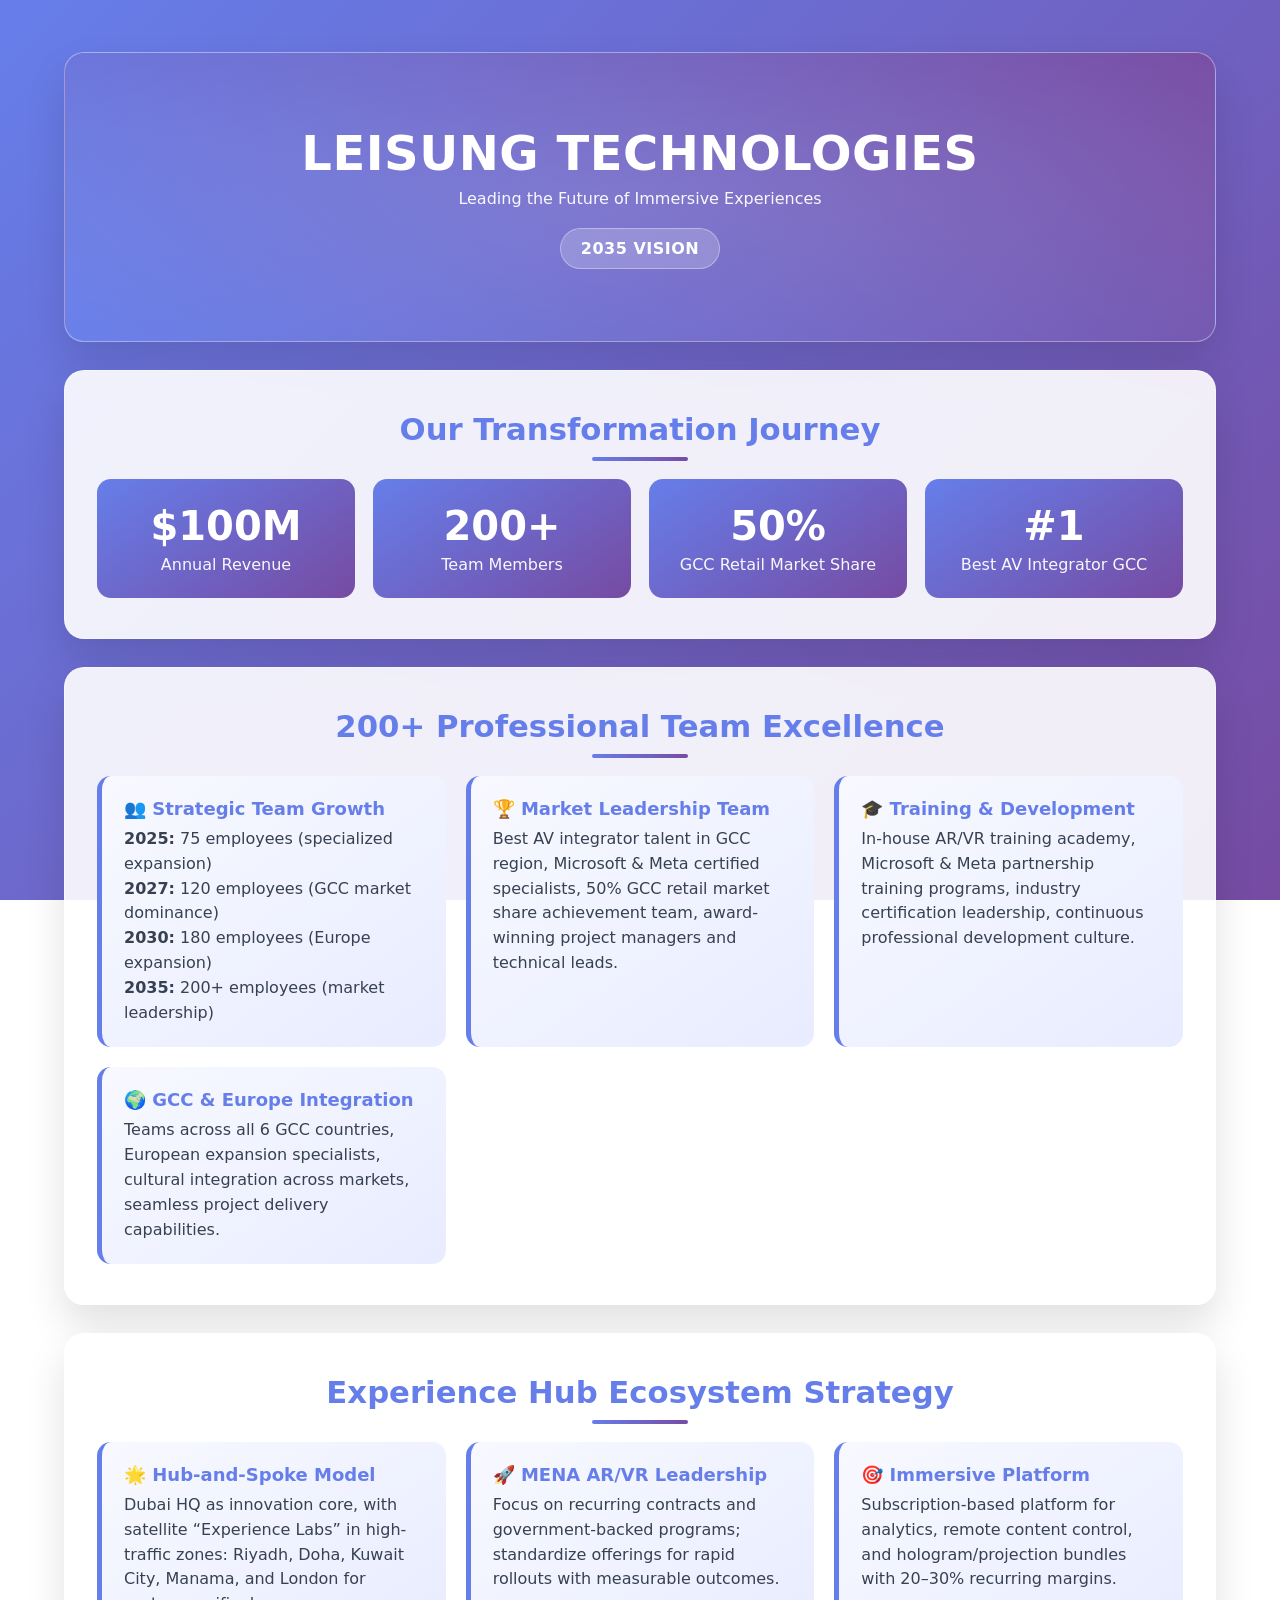
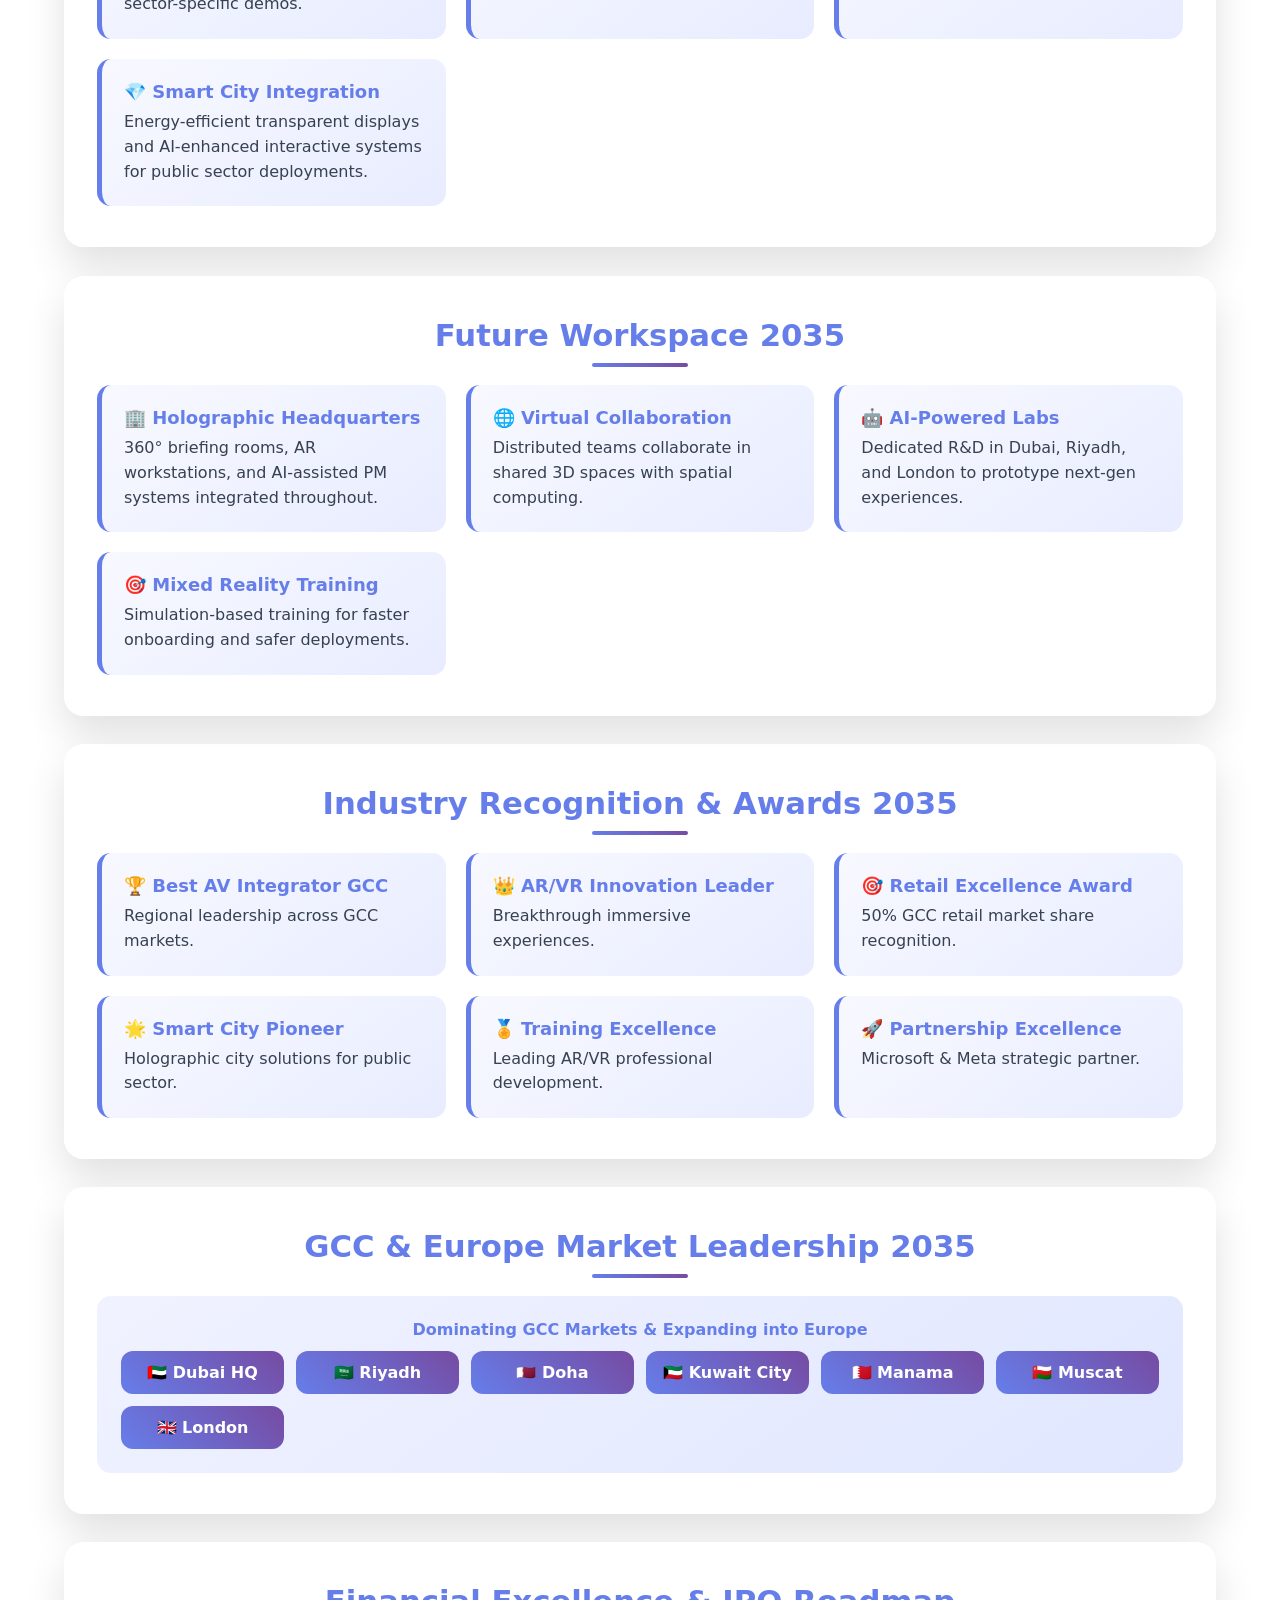
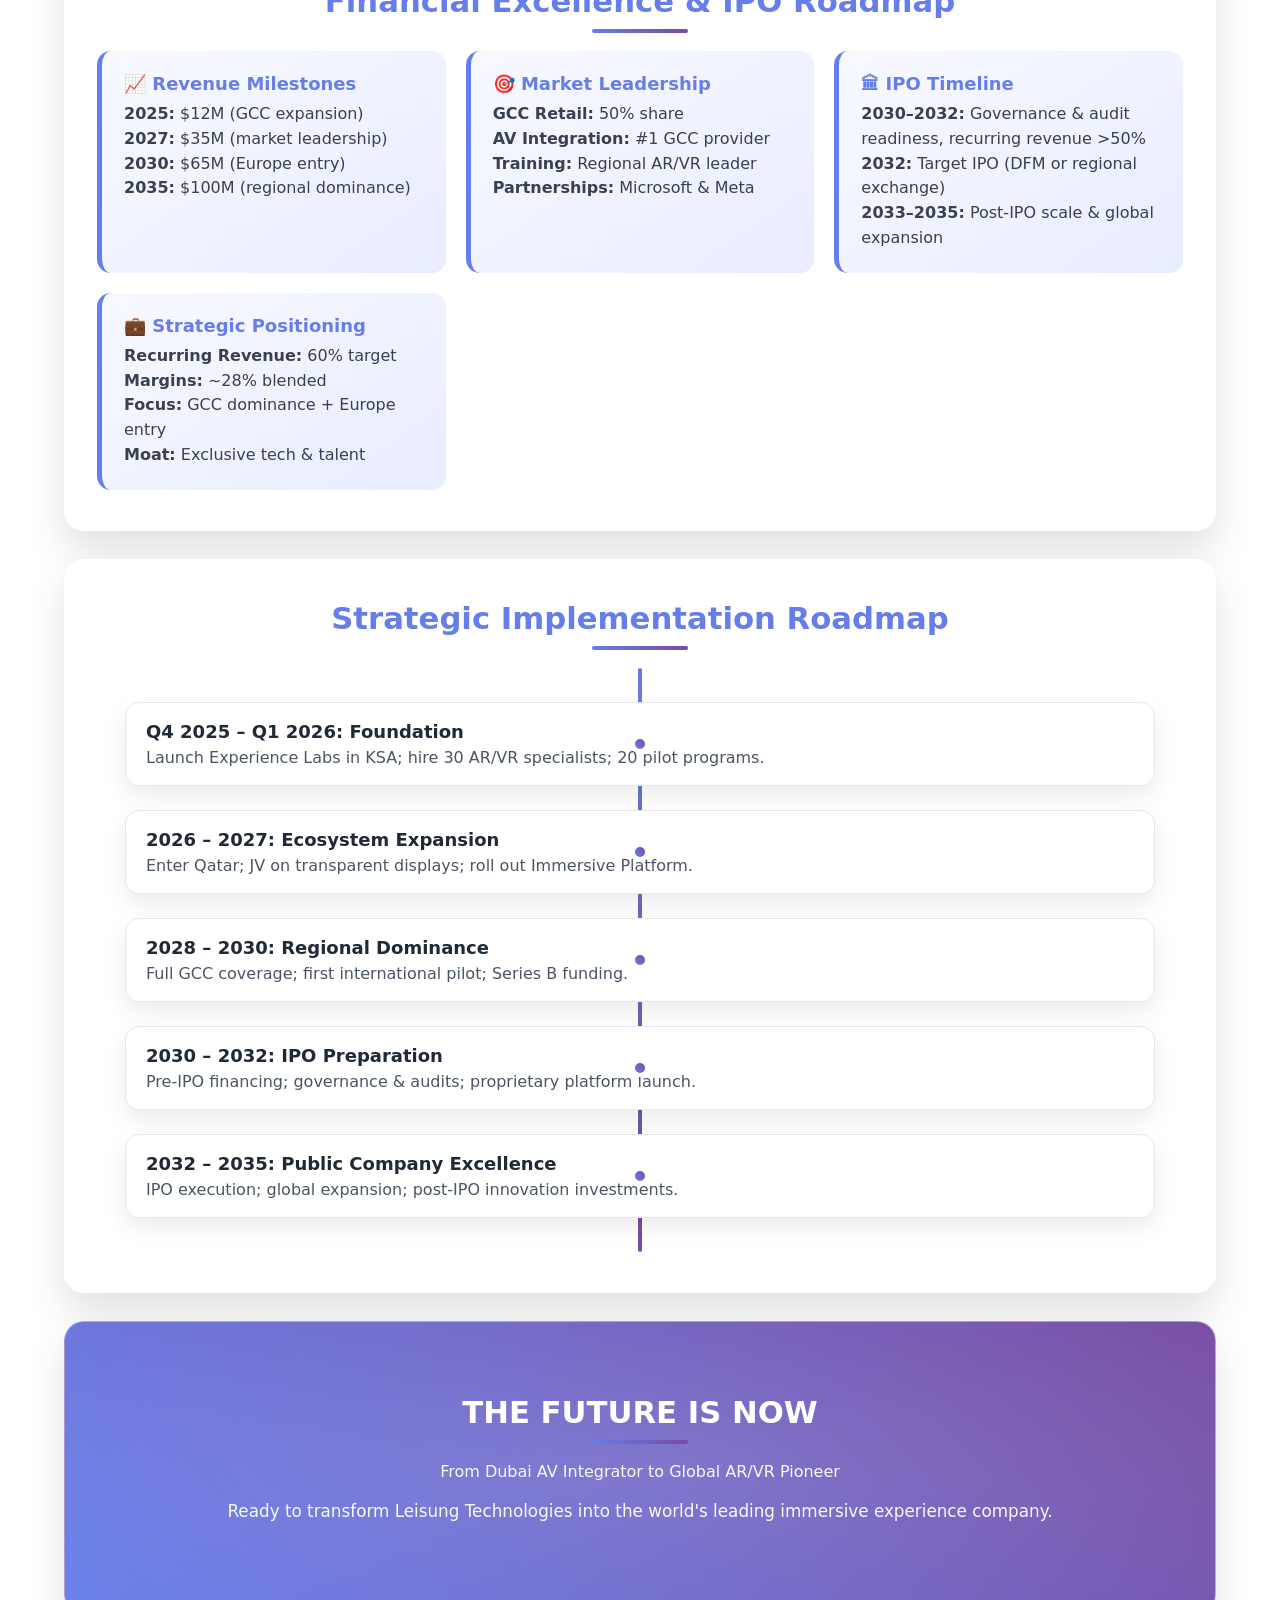
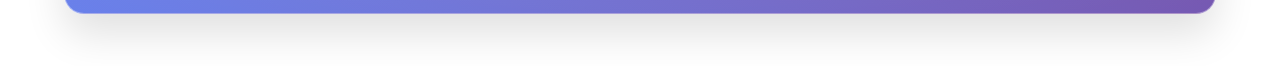
==== index.html @ a00858d8 "Rename leisung_2035_presentation (1).html to index.html" ====
<!DOCTYPE html>
<html lang="en">
<head>
  <meta charset="UTF-8" />
  <meta name="viewport" content="width=device-width, initial-scale=1" />
  <title>Leisung Technologies — 2035 Vision</title>
  <meta name="description" content="Leisung Technologies 2035 Vision: Global expansion, immersive innovation, team growth, and IPO roadmap." />
  <style>
    :root{
      --bg1:#667eea;
      --bg2:#764ba2;
      --card-bg:#ffffff;
      --ink:#1f2937;
      --muted:#6b7280;
      --glass:rgba(255,255,255,.9);
      --ring:rgba(102,126,234,.35);
      --shadow:0 20px 40px rgba(0,0,0,.12);
      --radius:20px;
      --brand:#667eea;
    }

    *{box-sizing:border-box}
    html,body{height:100%}
    body{
      margin:0;
      font-family:ui-sans-serif,system-ui,-apple-system,Segoe UI,Roboto,Ubuntu,Cantarell,"Helvetica Neue",Arial,"Noto Sans",sans-serif;
      color:var(--ink);
      background:linear-gradient(135deg,var(--bg1),var(--bg2));
      background-attachment:fixed;
      -webkit-font-smoothing:antialiased;
      -moz-osx-font-smoothing:grayscale;
    }

    .container{
      max-width:1200px;
      margin-inline:auto;
      padding:24px;
    }

    .slide{
      background:var(--glass);
      border-radius:var(--radius);
      padding:40px 32px;
      margin:28px 0;
      box-shadow:var(--shadow);
      border:1px solid rgba(255,255,255,.4);
      transition:transform .3s ease, box-shadow .3s ease;
      will-change:transform;
    }
    .slide:focus-within,
    .slide:hover{ transform:translateY(-4px); box-shadow:0 30px 60px rgba(0,0,0,.16) }

    .hero{
      color:#fff;
      background:linear-gradient(45deg,var(--bg1),var(--bg2));
      position:relative;
      overflow:hidden;
      text-align:center;
      padding:72px 24px;
    }
    .hero::before{
      content:"";
      position:absolute; inset:-50%;
      background:radial-gradient(ellipse at center, rgba(255,255,255,.12), transparent 60%);
      animation:spin 24s linear infinite;
    }
    @keyframes spin{ to{ transform:rotate(360deg) } }

    .hero h1{ font-size:clamp(28px,4vw,48px); margin:0 0 8px; letter-spacing:.5px }
    .hero p{ margin:0 0 20px; opacity:.95 }
    .badge{
      display:inline-block; padding:10px 20px; border-radius:999px;
      background:rgba(255,255,255,.2); border:1px solid rgba(255,255,255,.35);
      font-weight:700; letter-spacing:.5px
    }

    h2.section{ 
      font-size:clamp(22px,2.4vw,32px);
      text-align:center; color:var(--brand); margin:0 0 18px; position:relative
    }
    h2.section::after{ content:""; display:block; width:96px; height:4px; border-radius:4px;
      margin:10px auto 0; background:linear-gradient(45deg,var(--bg1),var(--bg2)) }

    .grid{ display:grid; gap:20px; grid-template-columns:repeat(auto-fit,minmax(260px,1fr)) }
    .card{
      background:linear-gradient(145deg,#f8f9ff,#e8ecff);
      border-left:5px solid var(--brand);
      border-radius:14px; padding:22px; position:relative; overflow:hidden
    }
    .card h3{ margin:0 0 8px; color:var(--brand); font-size:18px }
    .card p{ margin:0; color:#374151; line-height:1.55 }

    .stats{ display:grid; gap:18px; grid-template-columns:repeat(auto-fit,minmax(200px,1fr)); margin-top:10px }
    .stat{
      background:linear-gradient(145deg,var(--bg1),var(--bg2));
      color:#fff; border-radius:14px; padding:24px; text-align:center; position:relative; overflow:hidden
    }
    .stat .num{ font-size:clamp(28px,3.2vw,40px); font-weight:800; margin-bottom:6px }
    .stat .lbl{ opacity:.95 }

    .map{ background:linear-gradient(145deg,#f0f2ff,#e0e7ff); border-radius:14px; padding:24px }
    .chips{ display:grid; grid-template-columns:repeat(auto-fit,minmax(140px,1fr)); gap:12px; margin-top:12px }
    .chip{ background:linear-gradient(45deg,var(--bg1),var(--bg2)); color:#fff; padding:12px 14px; border-radius:12px; text-align:center; font-weight:600 }

    /* Timeline */
    .timeline{ position:relative; padding-block:10px }
    .timeline::before{
      content:""; position:absolute; left:50%; transform:translateX(-50%); top:0; bottom:0;
      width:4px; background:linear-gradient(180deg,var(--bg1),var(--bg2)); border-radius:4px
    }
    .t-item{ display:flex; align-items:center; margin:24px 0; position:relative }
    .t-item:nth-child(odd){ flex-direction:row-reverse }
    .t-dot{
      position:absolute; left:50%; transform:translateX(-50%); width:18px; height:18px;
      background:linear-gradient(45deg,var(--bg1),var(--bg2)); border:4px solid #fff; border-radius:50%; z-index:2
    }
    .t-card{
      flex:1; background:#fff; border:1px solid #e5e7eb; border-radius:14px; padding:18px 20px;
      margin:0 28px; box-shadow:0 10px 24px rgba(0,0,0,.08)
    }
    .t-card h3{ margin:0 0 6px; font-size:18px }
    .t-card p{ margin:0; color:#4b5563 }

    /* Motion on reveal */
    .reveal{ opacity:0; transform:translateY(22px); transition:all .6s ease }
    .reveal.is-visible{ opacity:1; transform:none }

    /* Accessibility helpers */
    a:focus, button:focus, .slide:focus{ outline:2px solid var(--ring); outline-offset:2px }

    @media (max-width:768px){
      .timeline::before{ left:24px; transform:none }
      .t-item{ flex-direction:column !important; align-items:flex-start; padding-left:52px }
      .t-dot{ left:24px; transform:none }
      .t-card{ margin:10px 0 }
    }
  </style>
</head>
<body>
  <main class="container" aria-label="Leisung 2035 Vision Presentation">
    <!-- HERO -->
    <section class="slide hero" aria-labelledby="hero-title">
      <div class="hero-content">
        <h1 id="hero-title">LEISUNG TECHNOLOGIES</h1>
        <p class="subtitle" aria-live="polite">Leading the Future of Immersive Experiences</p>
        <div class="badge" aria-label="Vision Year">2035 VISION</div>
      </div>
    </section>

    <!-- COMPANY EVOLUTION -->
    <section class="slide reveal" aria-labelledby="evolution">
      <h2 id="evolution" class="section">Our Transformation Journey</h2>
      <div class="stats" role="list">
        <div class="stat" role="listitem" aria-label="Annual Revenue">
          <div class="num">$100M</div><div class="lbl">Annual Revenue</div>
        </div>
        <div class="stat" role="listitem" aria-label="Team Members">
          <div class="num">200+</div><div class="lbl">Team Members</div>
        </div>
        <div class="stat" role="listitem" aria-label="GCC Retail Market Share">
          <div class="num">50%</div><div class="lbl">GCC Retail Market Share</div>
        </div>
        <div class="stat" role="listitem" aria-label="Best AV Integrator GCC">
          <div class="num">#1</div><div class="lbl">Best AV Integrator GCC</div>
        </div>
      </div>
    </section>

    <!-- TEAM DYNAMICS (merged and corrected) -->
    <section class="slide reveal" aria-labelledby="team">
      <h2 id="team" class="section">200+ Professional Team Excellence</h2>
      <div class="grid">
        <article class="card" aria-label="Strategic Team Growth">
          <h3>👥 Strategic Team Growth</h3>
          <p><strong>2025:</strong> 75 employees (specialized expansion)<br>
             <strong>2027:</strong> 120 employees (GCC market dominance)<br>
             <strong>2030:</strong> 180 employees (Europe expansion)<br>
             <strong>2035:</strong> 200+ employees (market leadership)
          </p>
        </article>
        <article class="card" aria-label="Market Leadership Team">
          <h3>🏆 Market Leadership Team</h3>
          <p>Best AV integrator talent in GCC region, Microsoft &amp; Meta certified specialists, 50% GCC retail market share achievement team, award-winning project managers and technical leads.</p>
        </article>
        <article class="card" aria-label="Training & Development">
          <h3>🎓 Training &amp; Development</h3>
          <p>In-house AR/VR training academy, Microsoft &amp; Meta partnership training programs, industry certification leadership, continuous professional development culture.</p>
        </article>
        <article class="card" aria-label="GCC & Europe Integration">
          <h3>🌍 GCC &amp; Europe Integration</h3>
          <p>Teams across all 6 GCC countries, European expansion specialists, cultural integration across markets, seamless project delivery capabilities.</p>
        </article>
      </div>
    </section>

    <!-- STRATEGIC FOUNDATION -->
    <section class="slide reveal" aria-labelledby="ecosystem">
      <h2 id="ecosystem" class="section">Experience Hub Ecosystem Strategy</h2>
      <div class="grid">
        <div class="card">
          <h3>🌟 Hub-and-Spoke Model</h3>
          <p>Dubai HQ as innovation core, with satellite “Experience Labs” in high-traffic zones: Riyadh, Doha, Kuwait City, Manama, and London for sector-specific demos.</p>
        </div>
        <div class="card">
          <h3>🚀 MENA AR/VR Leadership</h3>
          <p>Focus on recurring contracts and government-backed programs; standardize offerings for rapid rollouts with measurable outcomes.</p>
        </div>
        <div class="card">
          <h3>🎯 Immersive Platform</h3>
          <p>Subscription-based platform for analytics, remote content control, and hologram/projection bundles with 20–30% recurring margins.</p>
        </div>
        <div class="card">
          <h3>💎 Smart City Integration</h3>
          <p>Energy-efficient transparent displays and AI-enhanced interactive systems for public sector deployments.</p>
        </div>
      </div>
    </section>

    <!-- FUTURE WORKSPACE -->
    <section class="slide reveal" aria-labelledby="workspace">
      <h2 id="workspace" class="section">Future Workspace 2035</h2>
      <div class="grid">
        <div class="card">
          <h3>🏢 Holographic Headquarters</h3>
          <p>360° briefing rooms, AR workstations, and AI-assisted PM systems integrated throughout.</p>
        </div>
        <div class="card">
          <h3>🌐 Virtual Collaboration</h3>
          <p>Distributed teams collaborate in shared 3D spaces with spatial computing.</p>
        </div>
        <div class="card">
          <h3>🤖 AI-Powered Labs</h3>
          <p>Dedicated R&amp;D in Dubai, Riyadh, and London to prototype next‑gen experiences.</p>
        </div>
        <div class="card">
          <h3>🎯 Mixed Reality Training</h3>
          <p>Simulation-based training for faster onboarding and safer deployments.</p>
        </div>
      </div>
    </section>

    <!-- RECOGNITION -->
    <section class="slide reveal" aria-labelledby="awards">
      <h2 id="awards" class="section">Industry Recognition &amp; Awards 2035</h2>
      <div class="grid">
        <div class="card"><h3>🏆 Best AV Integrator GCC</h3><p>Regional leadership across GCC markets.</p></div>
        <div class="card"><h3>👑 AR/VR Innovation Leader</h3><p>Breakthrough immersive experiences.</p></div>
        <div class="card"><h3>🎯 Retail Excellence Award</h3><p>50% GCC retail market share recognition.</p></div>
        <div class="card"><h3>🌟 Smart City Pioneer</h3><p>Holographic city solutions for public sector.</p></div>
        <div class="card"><h3>🏅 Training Excellence</h3><p>Leading AR/VR professional development.</p></div>
        <div class="card"><h3>🚀 Partnership Excellence</h3><p>Microsoft &amp; Meta strategic partner.</p></div>
      </div>
    </section>

    <!-- EXPANSION MAP -->
    <section class="slide reveal" aria-labelledby="map">
      <h2 id="map" class="section">GCC &amp; Europe Market Leadership 2035</h2>
      <div class="map" role="region" aria-label="Key Locations">
        <p style="text-align:center; color:var(--brand); font-weight:700; margin:0 0 12px">Dominating GCC Markets &amp; Expanding into Europe</p>
        <div class="chips">
          <div class="chip" aria-label="Dubai HQ">🇦🇪 Dubai HQ</div>
          <div class="chip">🇸🇦 Riyadh</div>
          <div class="chip">🇶🇦 Doha</div>
          <div class="chip">🇰🇼 Kuwait City</div>
          <div class="chip">🇧🇭 Manama</div>
          <div class="chip">🇴🇲 Muscat</div>
          <div class="chip">🇬🇧 London</div>
        </div>
      </div>
    </section>

    <!-- FINANCIAL & IPO ROADMAP -->
    <section class="slide reveal" aria-labelledby="finance">
      <h2 id="finance" class="section">Financial Excellence &amp; IPO Roadmap</h2>
      <div class="grid">
        <div class="card">
          <h3>📈 Revenue Milestones</h3>
          <p><strong>2025:</strong> $12M (GCC expansion)<br>
             <strong>2027:</strong> $35M (market leadership)<br>
             <strong>2030:</strong> $65M (Europe entry)<br>
             <strong>2035:</strong> $100M (regional dominance)</p>
        </div>
        <div class="card">
          <h3>🎯 Market Leadership</h3>
          <p><strong>GCC Retail:</strong> 50% share<br>
             <strong>AV Integration:</strong> #1 GCC provider<br>
             <strong>Training:</strong> Regional AR/VR leader<br>
             <strong>Partnerships:</strong> Microsoft &amp; Meta</p>
        </div>
        <div class="card">
          <h3>🏛 IPO Timeline</h3>
          <p><strong>2030–2032:</strong> Governance &amp; audit readiness, recurring revenue &gt;50%<br>
             <strong>2032:</strong> Target IPO (DFM or regional exchange)<br>
             <strong>2033–2035:</strong> Post‑IPO scale &amp; global expansion</p>
        </div>
        <div class="card">
          <h3>💼 Strategic Positioning</h3>
          <p><strong>Recurring Revenue:</strong> 60% target<br>
             <strong>Margins:</strong> ~28% blended<br>
             <strong>Focus:</strong> GCC dominance + Europe entry<br>
             <strong>Moat:</strong> Exclusive tech &amp; talent</p>
        </div>
      </div>
    </section>

    <!-- TIMELINE -->
    <section class="slide reveal" aria-labelledby="roadmap">
      <h2 id="roadmap" class="section">Strategic Implementation Roadmap</h2>
      <div class="timeline" role="list">
        <div class="t-item" role="listitem">
          <div class="t-dot" aria-hidden="true"></div>
          <div class="t-card">
            <h3>Q4 2025 – Q1 2026: Foundation</h3>
            <p>Launch Experience Labs in KSA; hire 30 AR/VR specialists; 20 pilot programs.</p>
          </div>
        </div>
        <div class="t-item" role="listitem">
          <div class="t-dot" aria-hidden="true"></div>
          <div class="t-card">
            <h3>2026 – 2027: Ecosystem Expansion</h3>
            <p>Enter Qatar; JV on transparent displays; roll out Immersive Platform.</p>
          </div>
        </div>
        <div class="t-item" role="listitem">
          <div class="t-dot" aria-hidden="true"></div>
          <div class="t-card">
            <h3>2028 – 2030: Regional Dominance</h3>
            <p>Full GCC coverage; first international pilot; Series B funding.</p>
          </div>
        </div>
        <div class="t-item" role="listitem">
          <div class="t-dot" aria-hidden="true"></div>
          <div class="t-card">
            <h3>2030 – 2032: IPO Preparation</h3>
            <p>Pre‑IPO financing; governance &amp; audits; proprietary platform launch.</p>
          </div>
        </div>
        <div class="t-item" role="listitem">
          <div class="t-dot" aria-hidden="true"></div>
          <div class="t-card">
            <h3>2032 – 2035: Public Company Excellence</h3>
            <p>IPO execution; global expansion; post‑IPO innovation investments.</p>
          </div>
        </div>
      </div>
    </section>

    <!-- CTA -->
    <section class="slide hero" aria-labelledby="cta">
      <div class="hero-content">
        <h2 id="cta" class="section" style="color:#fff">THE FUTURE IS NOW</h2>
        <p class="subtitle">From Dubai AV Integrator to Global AR/VR Pioneer</p>
        <p style="font-size:1.05rem; opacity:.95">Ready to transform Leisung Technologies into the world's leading immersive experience company.</p>
      </div>
    </section>
  </main>

  <script>
    // Intersection Observer to reveal slides smoothly
    const io = new IntersectionObserver((entries)=>{
      for(const e of entries){
        if(e.isIntersecting){ e.target.classList.add('is-visible'); io.unobserve(e.target); }
      }
    }, {threshold:.12});
    document.querySelectorAll('.reveal').forEach(el=>io.observe(el));

    // Minor click affordance on cards
    document.querySelectorAll('.card').forEach(c=>{
      c.addEventListener('click',()=>{
        c.style.transform='scale(1.02)';
        setTimeout(()=>{ c.style.transform=''; },180);
      });
    });
  </script>
</body>
</html>
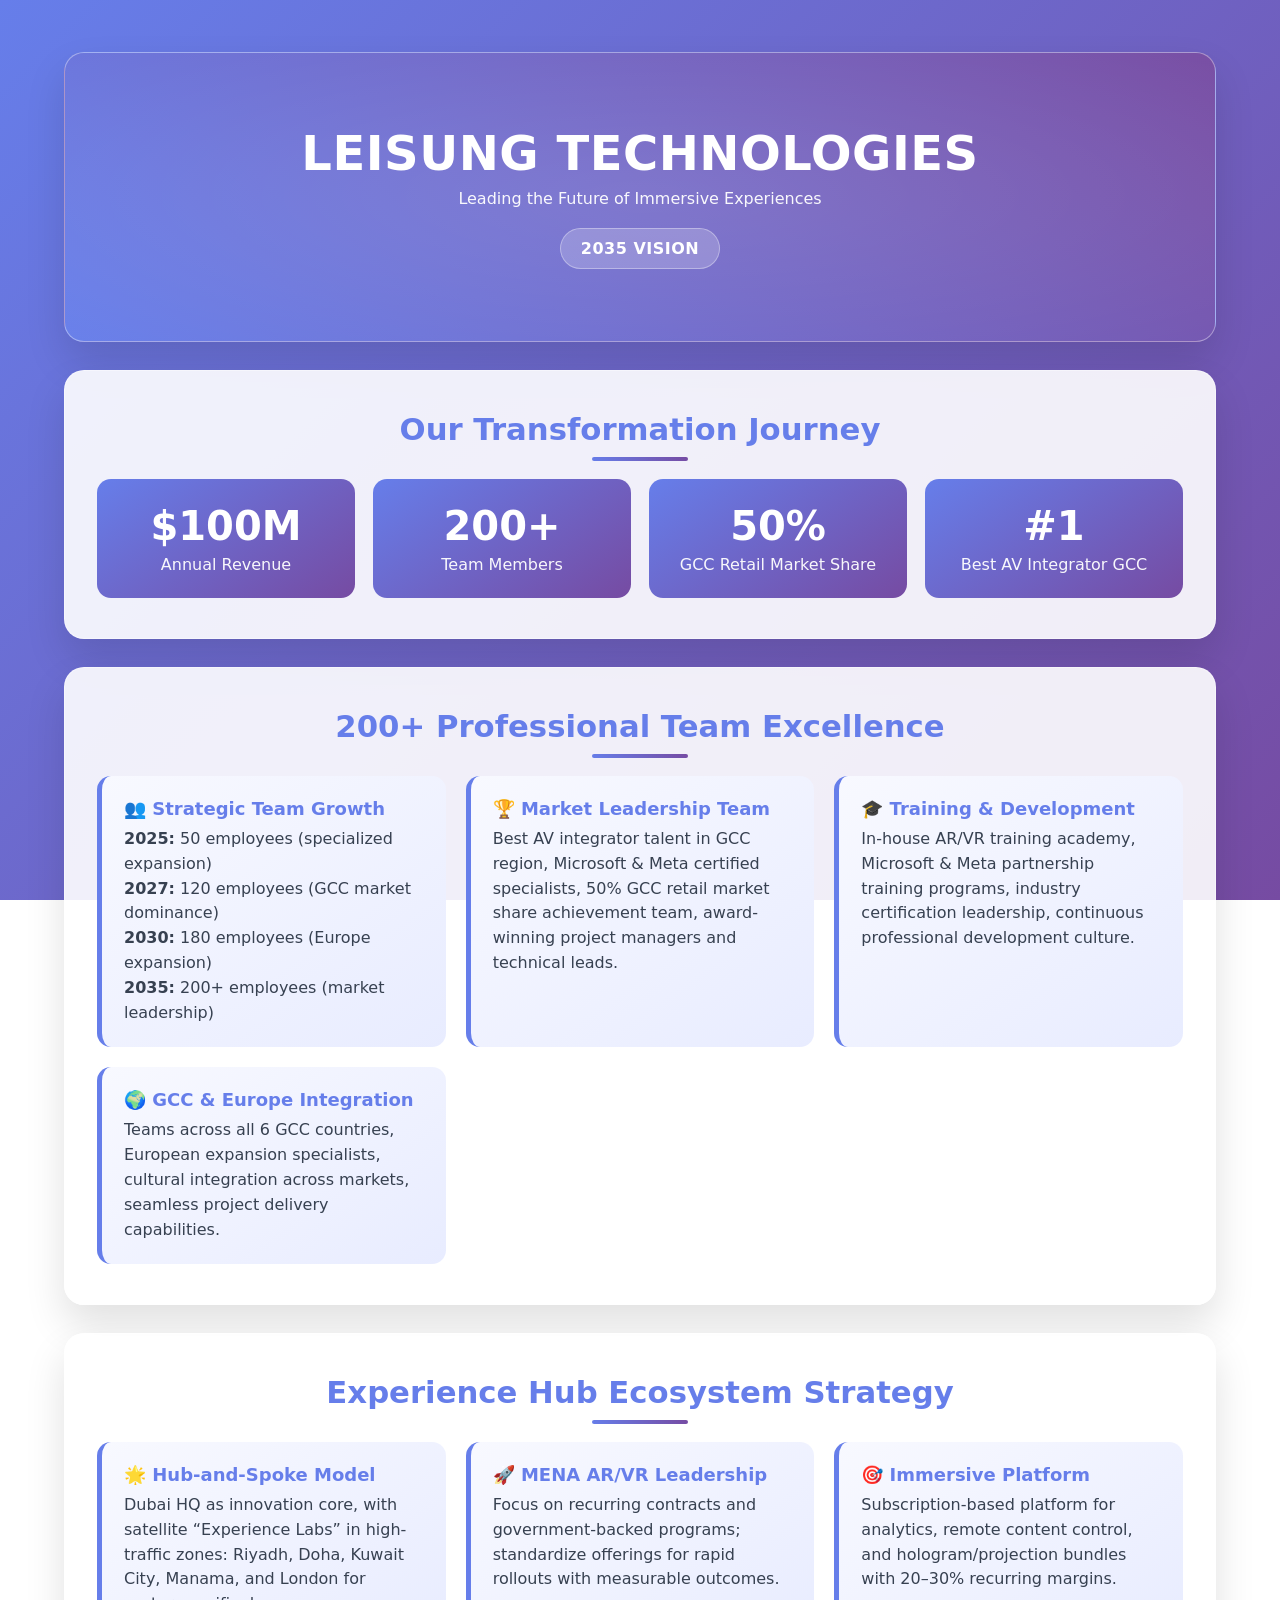
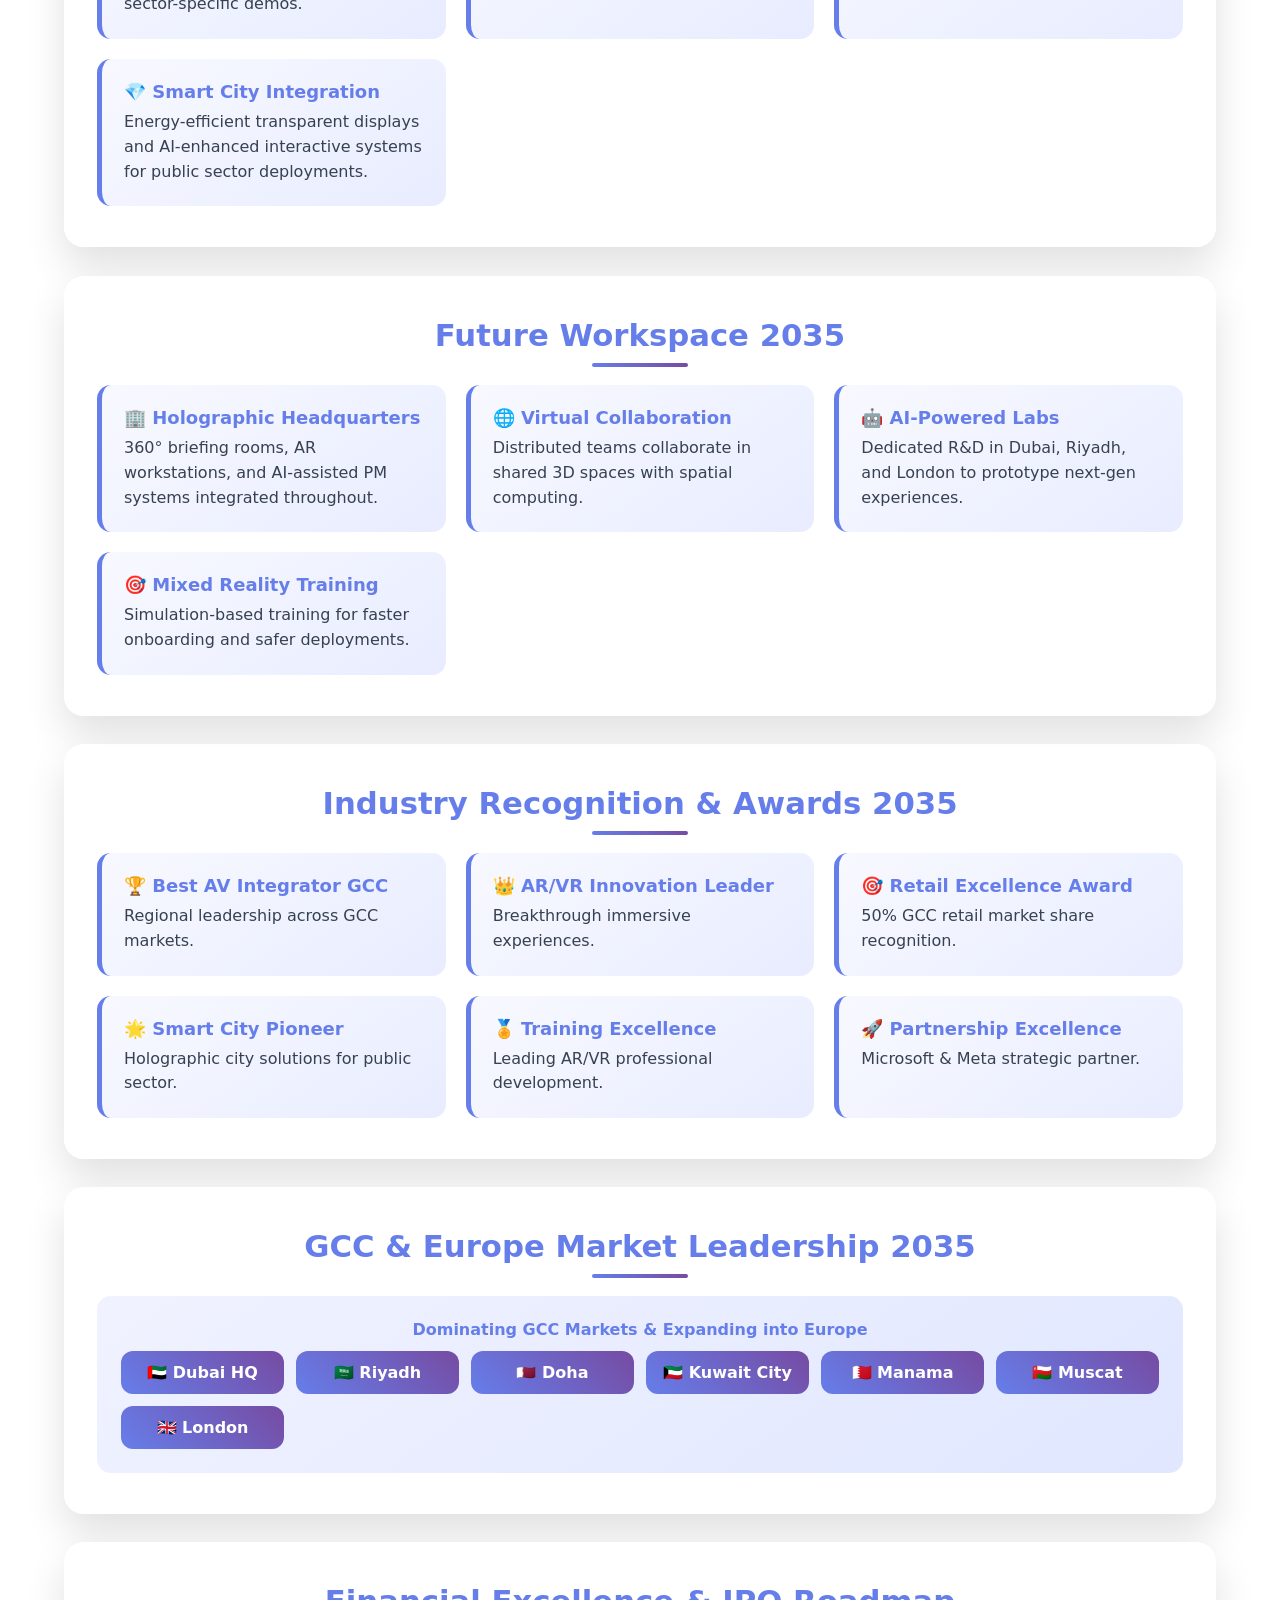
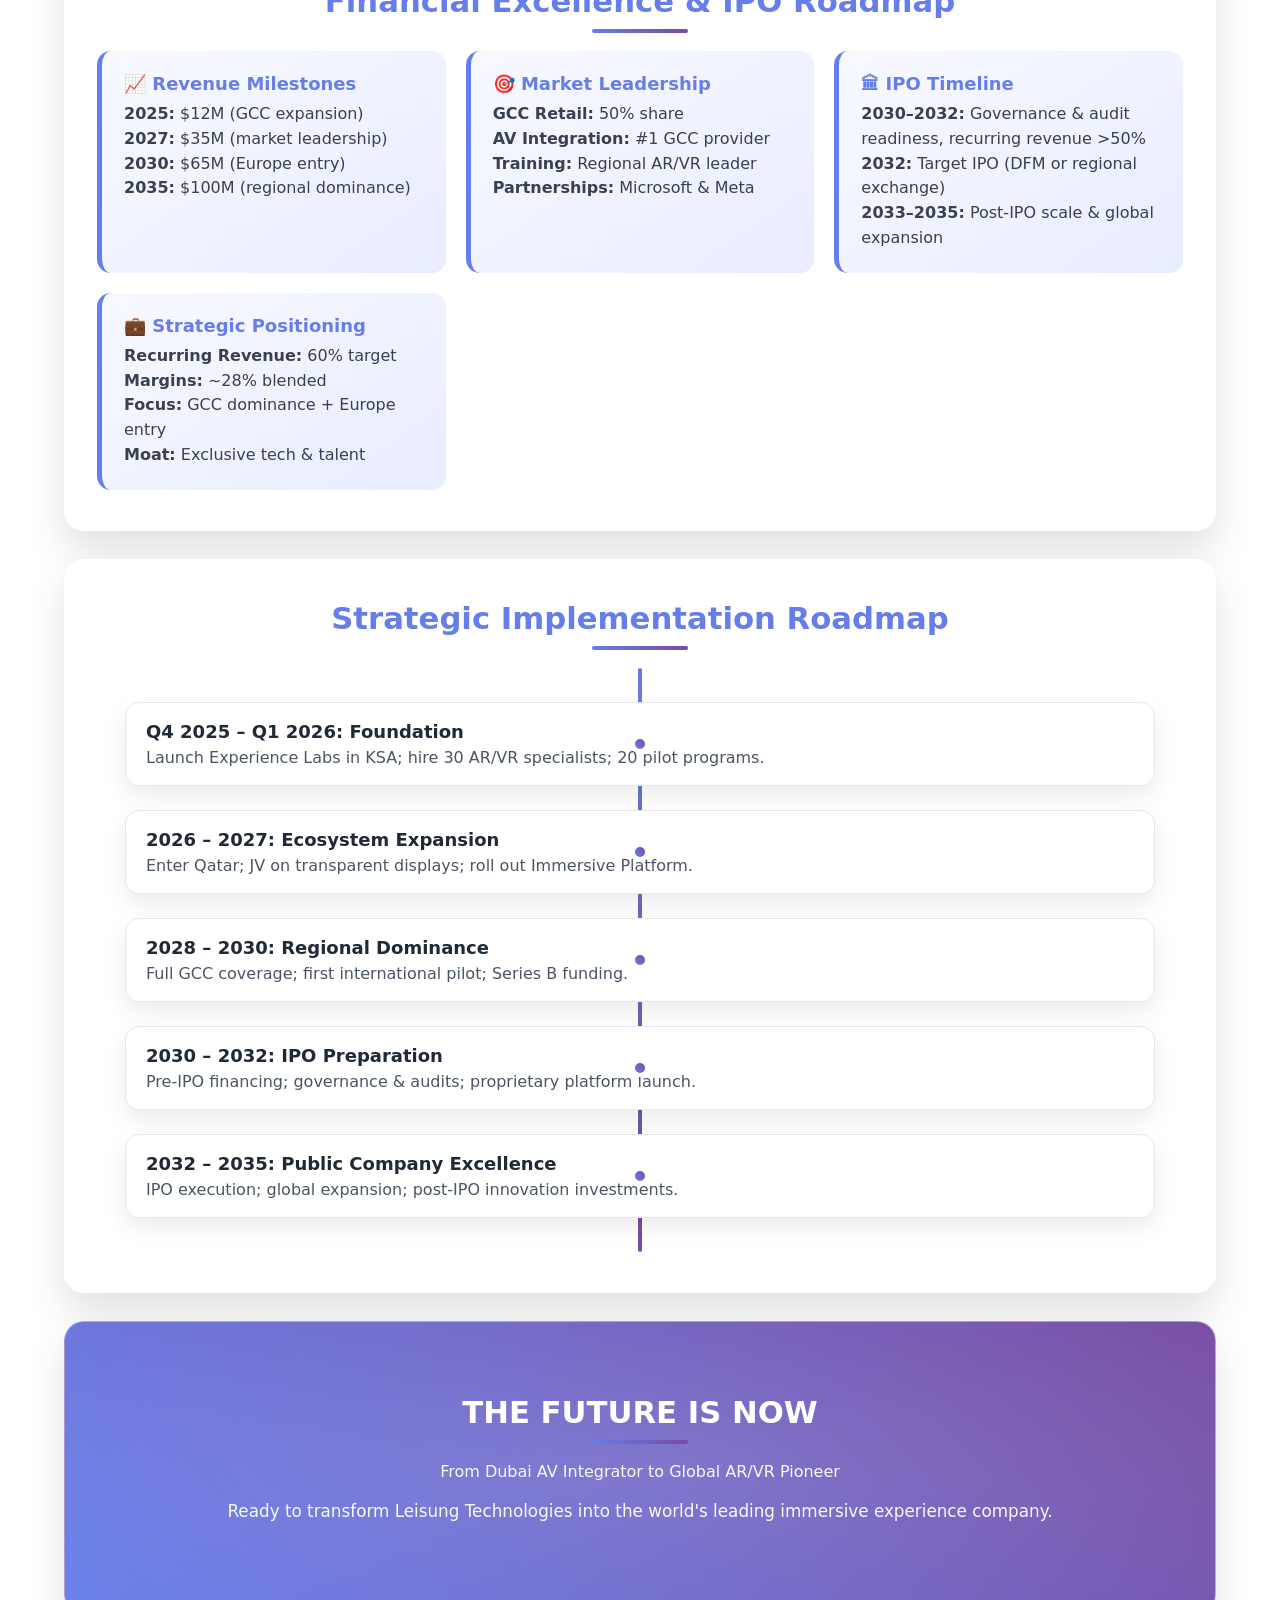
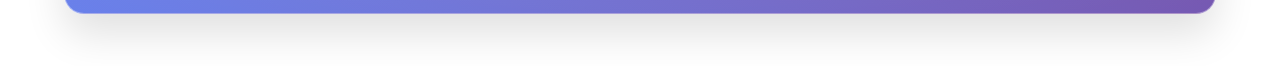
==== commit 6fe437c4: "Update index.html" ====
--- a/index.html
+++ b/index.html
@@ -172,7 +172,7 @@
       <div class="grid">
         <article class="card" aria-label="Strategic Team Growth">
           <h3>👥 Strategic Team Growth</h3>
-          <p><strong>2025:</strong> 75 employees (specialized expansion)<br>
+          <p><strong>2025:</strong> 50 employees (specialized expansion)<br>
              <strong>2027:</strong> 120 employees (GCC market dominance)<br>
              <strong>2030:</strong> 180 employees (Europe expansion)<br>
              <strong>2035:</strong> 200+ employees (market leadership)
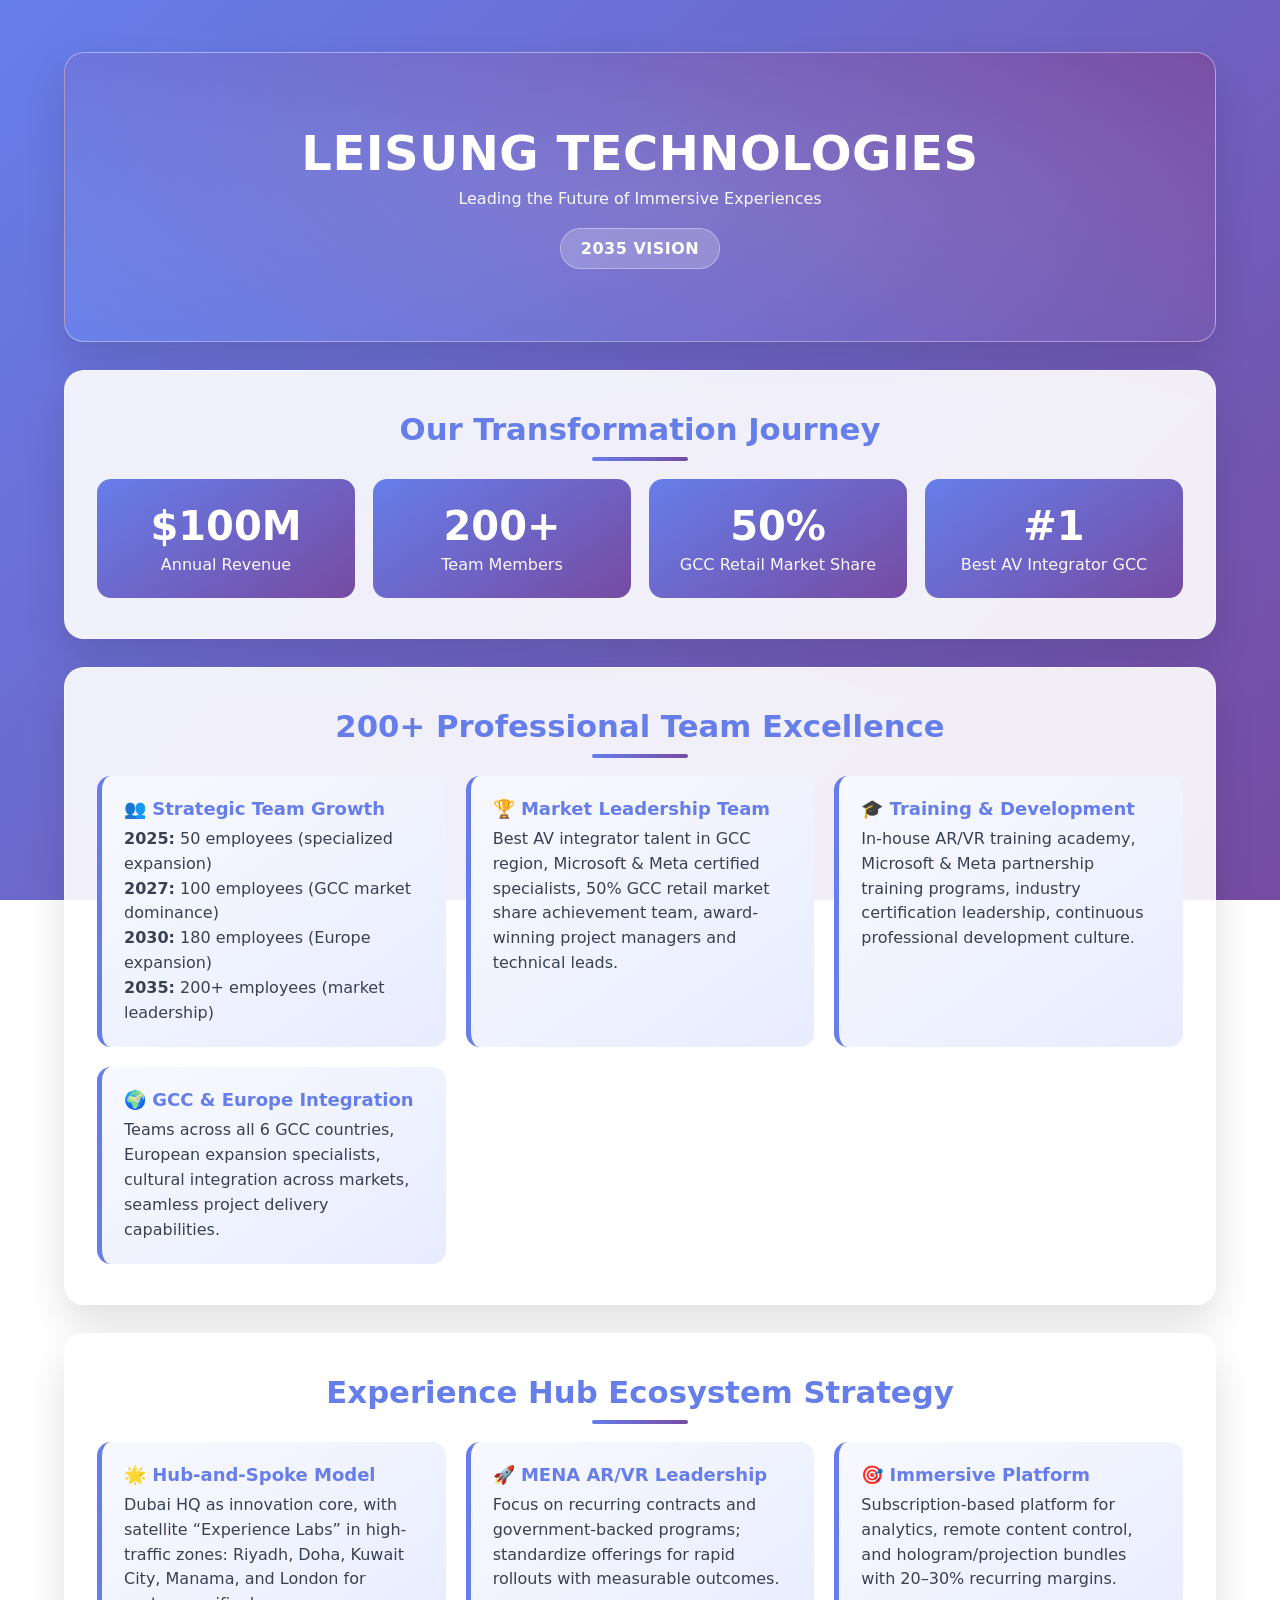
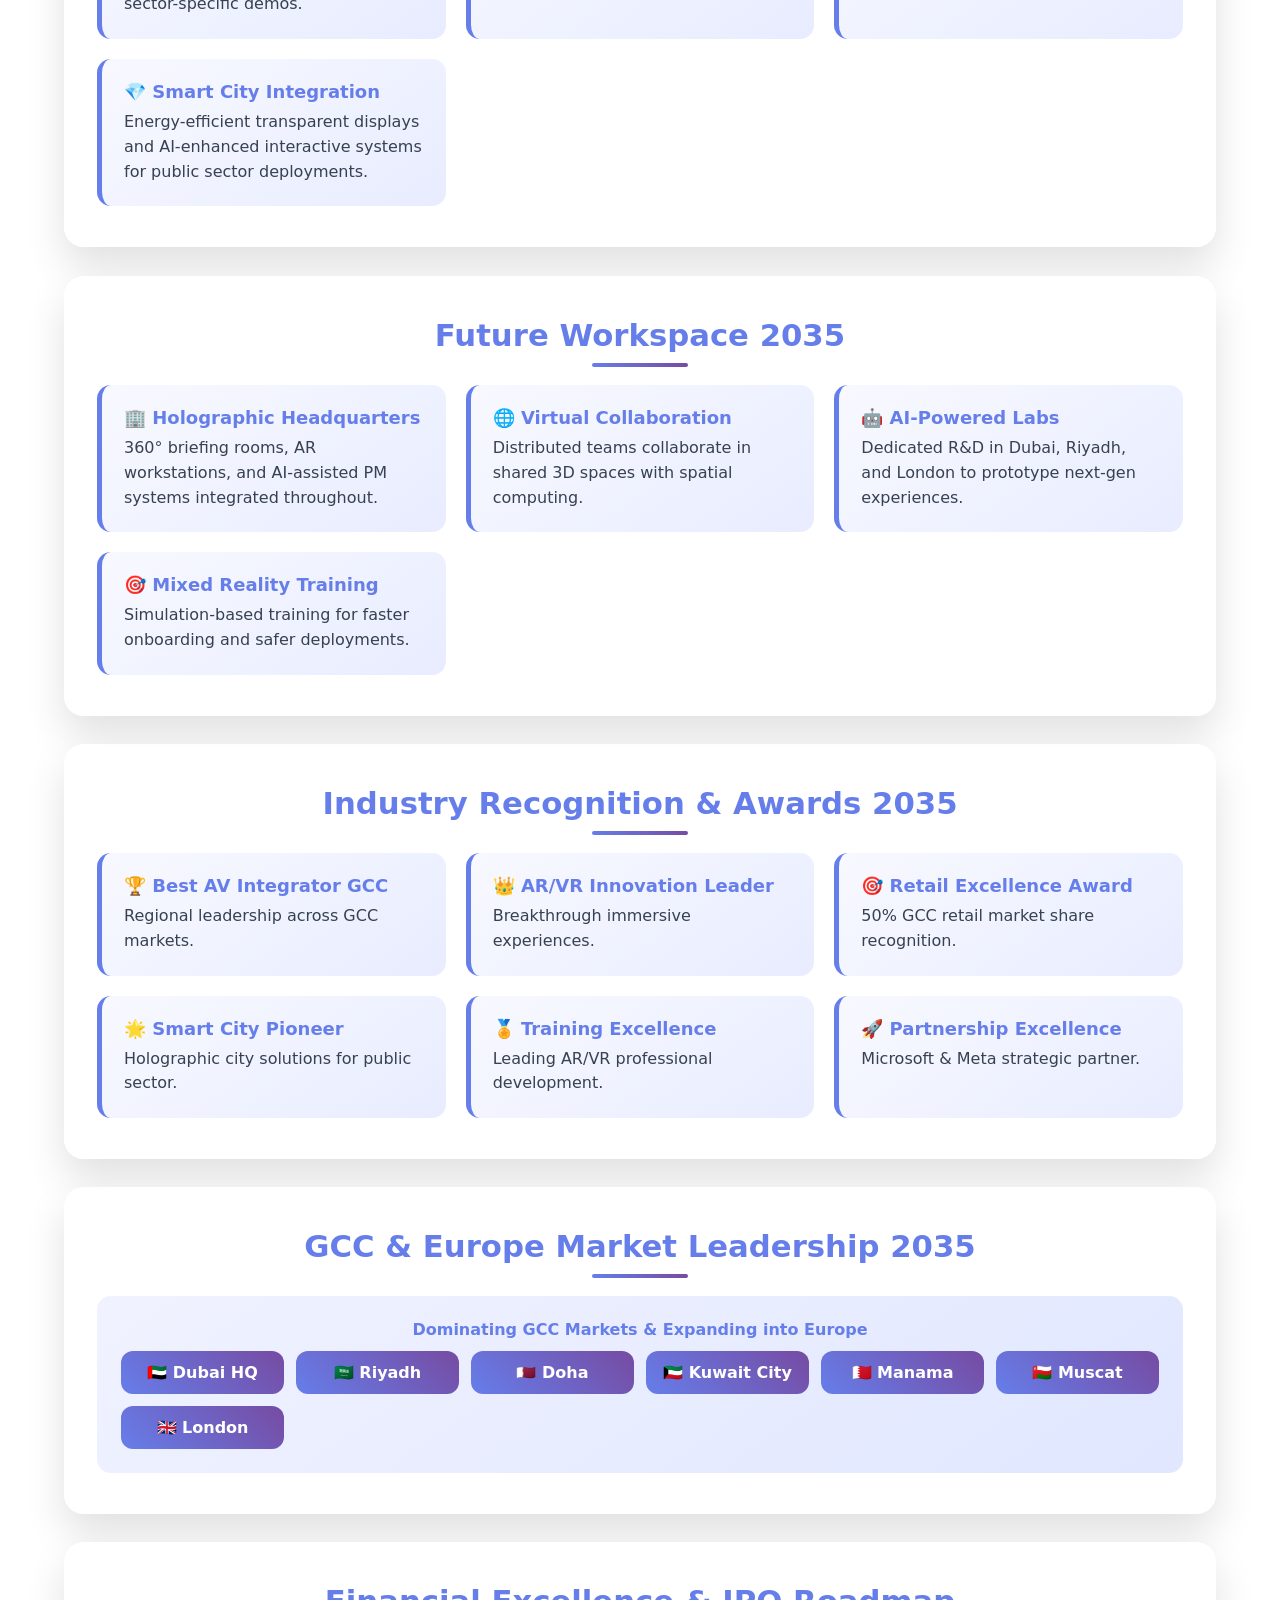
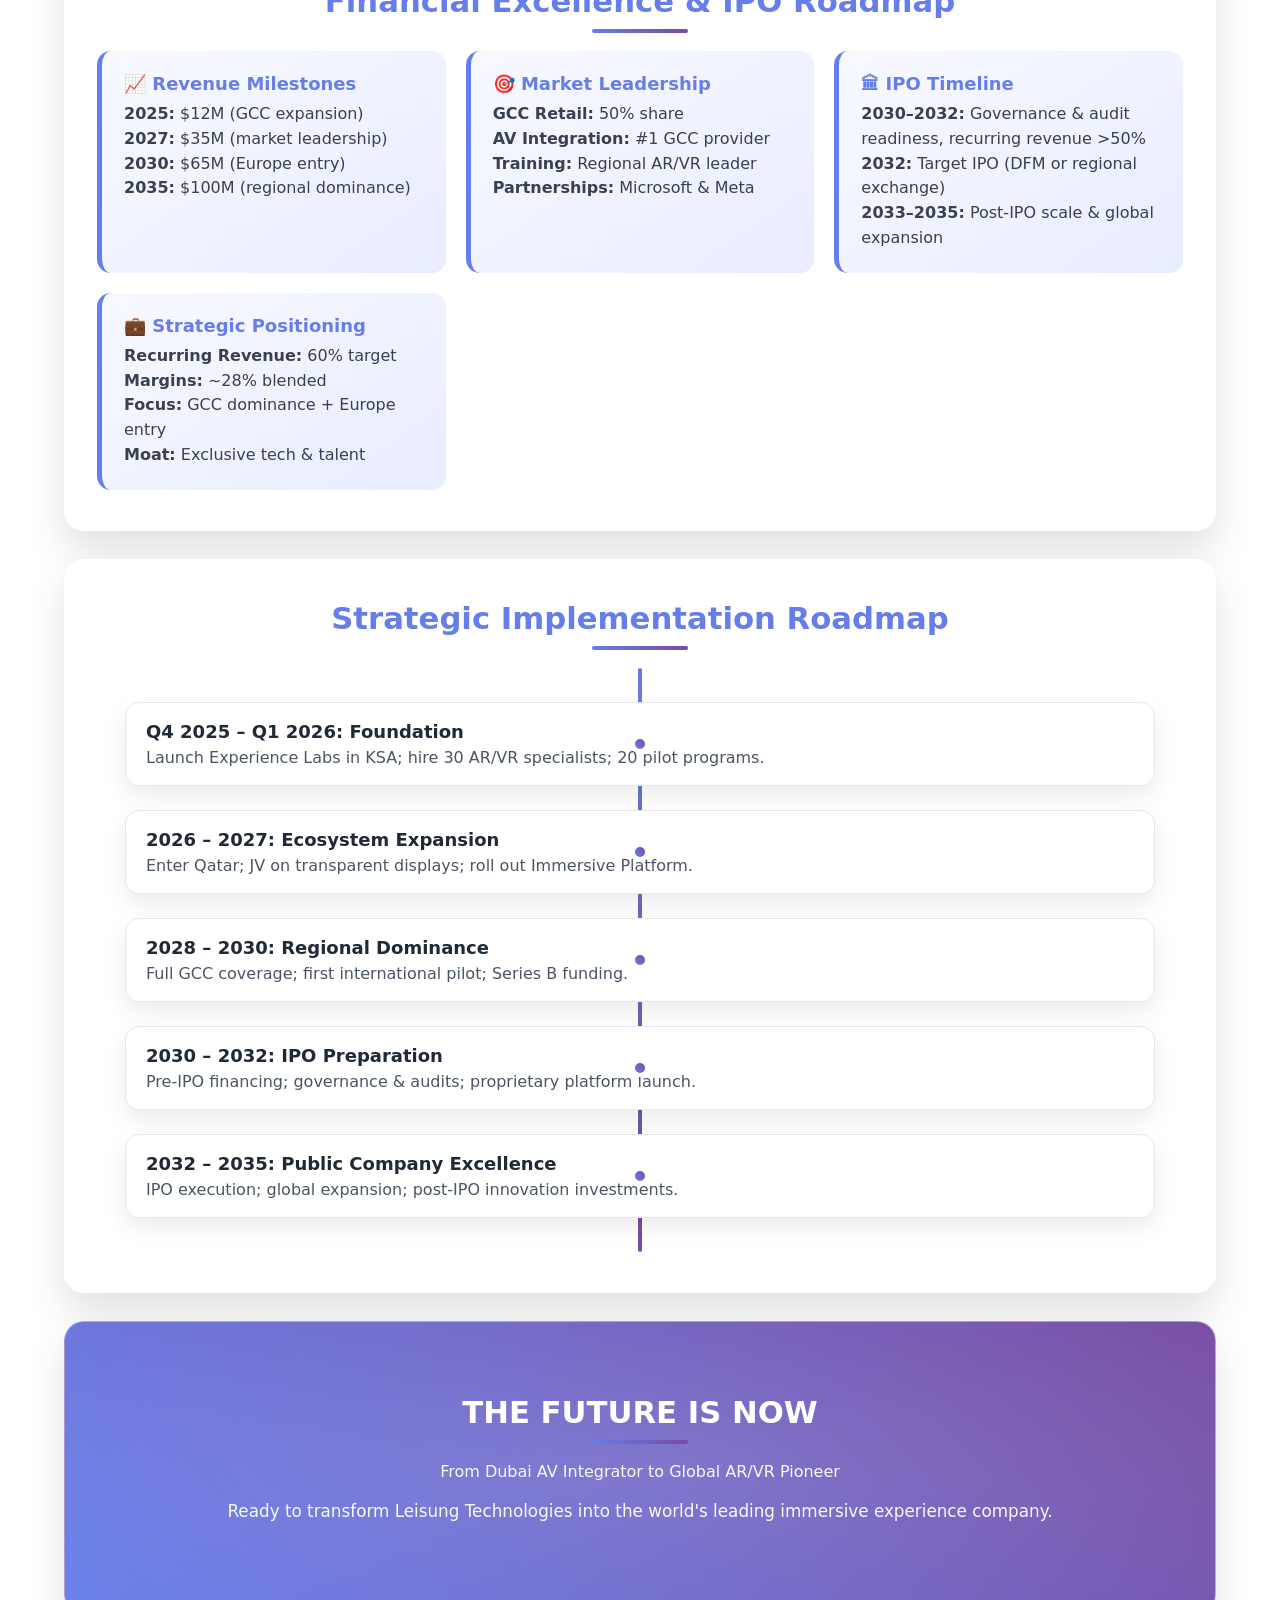
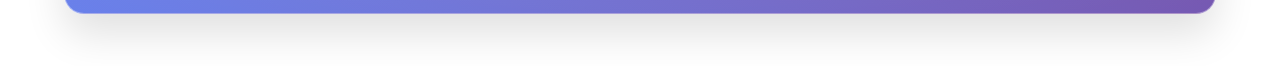
==== commit 7796e91f: "Update index.html" ====
--- a/index.html
+++ b/index.html
@@ -173,7 +173,7 @@
         <article class="card" aria-label="Strategic Team Growth">
           <h3>👥 Strategic Team Growth</h3>
           <p><strong>2025:</strong> 50 employees (specialized expansion)<br>
-             <strong>2027:</strong> 120 employees (GCC market dominance)<br>
+             <strong>2027:</strong> 100 employees (GCC market dominance)<br>
              <strong>2030:</strong> 180 employees (Europe expansion)<br>
              <strong>2035:</strong> 200+ employees (market leadership)
           </p>
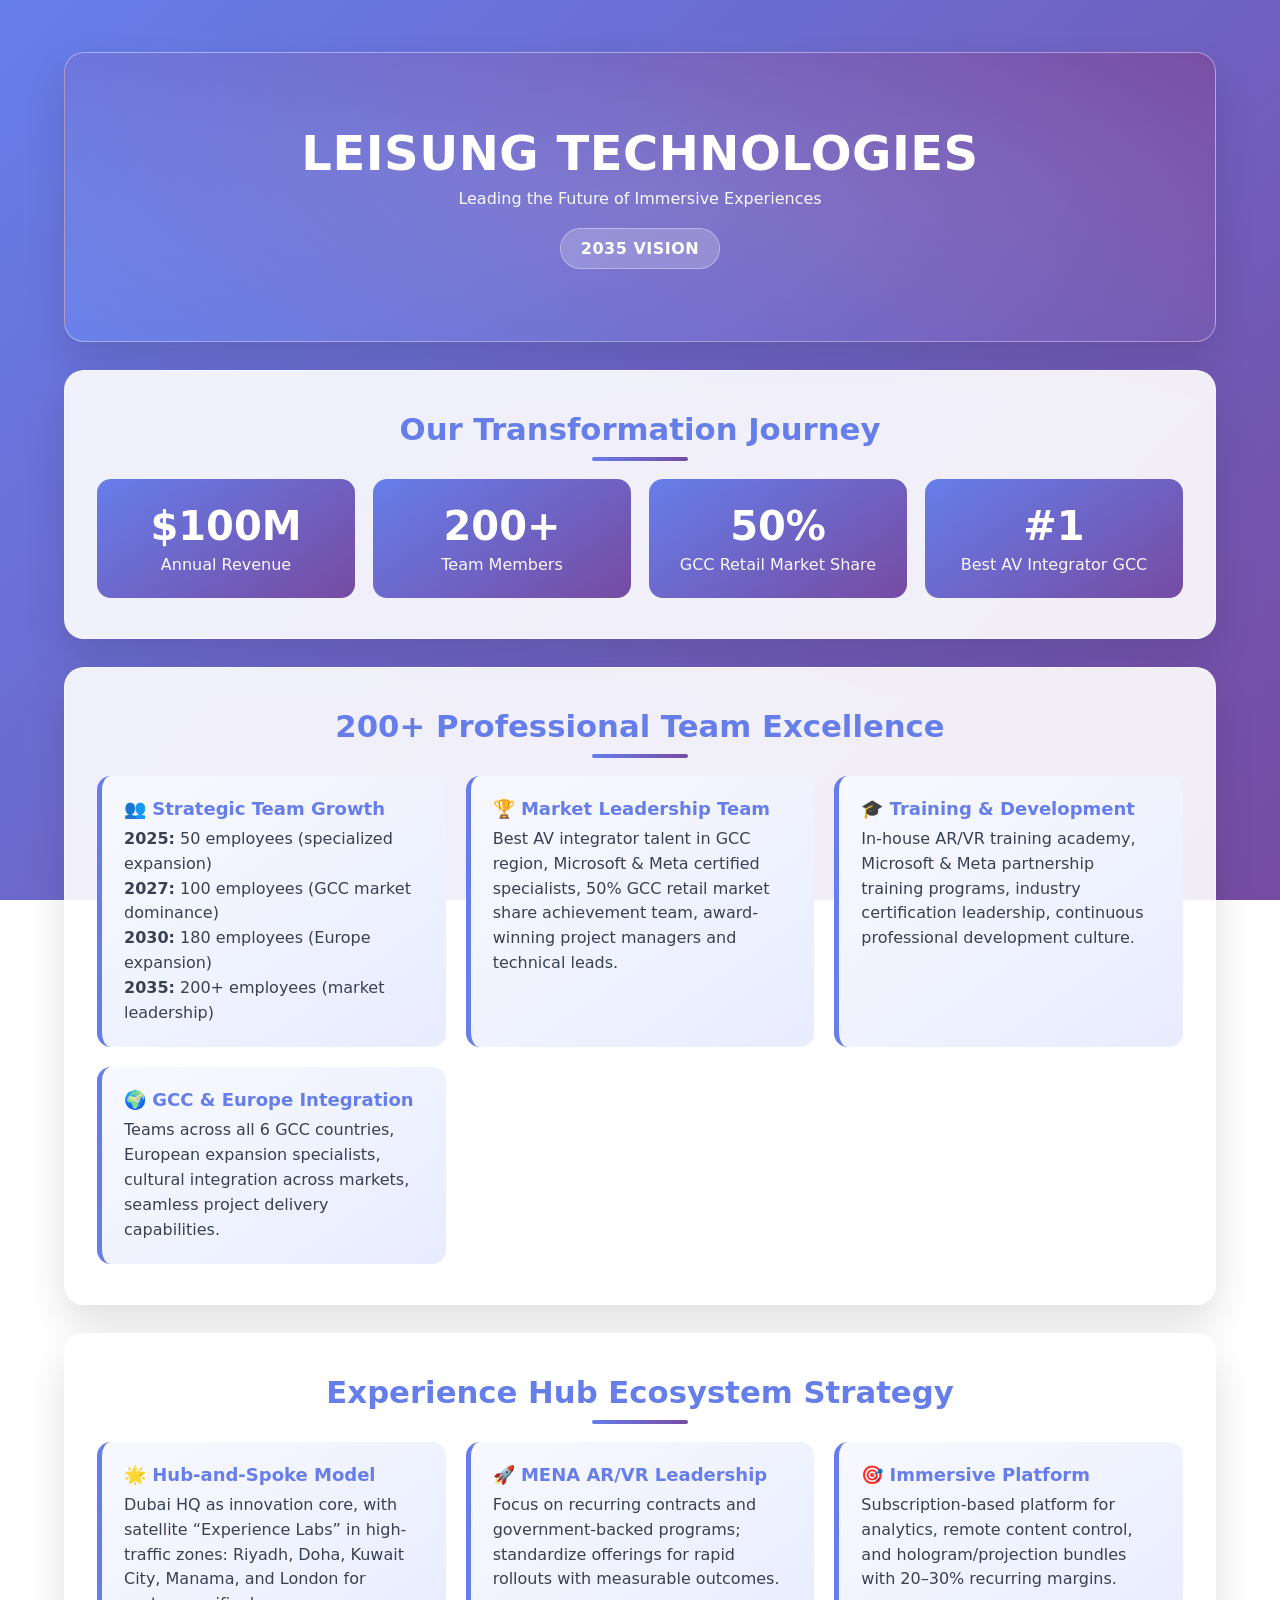
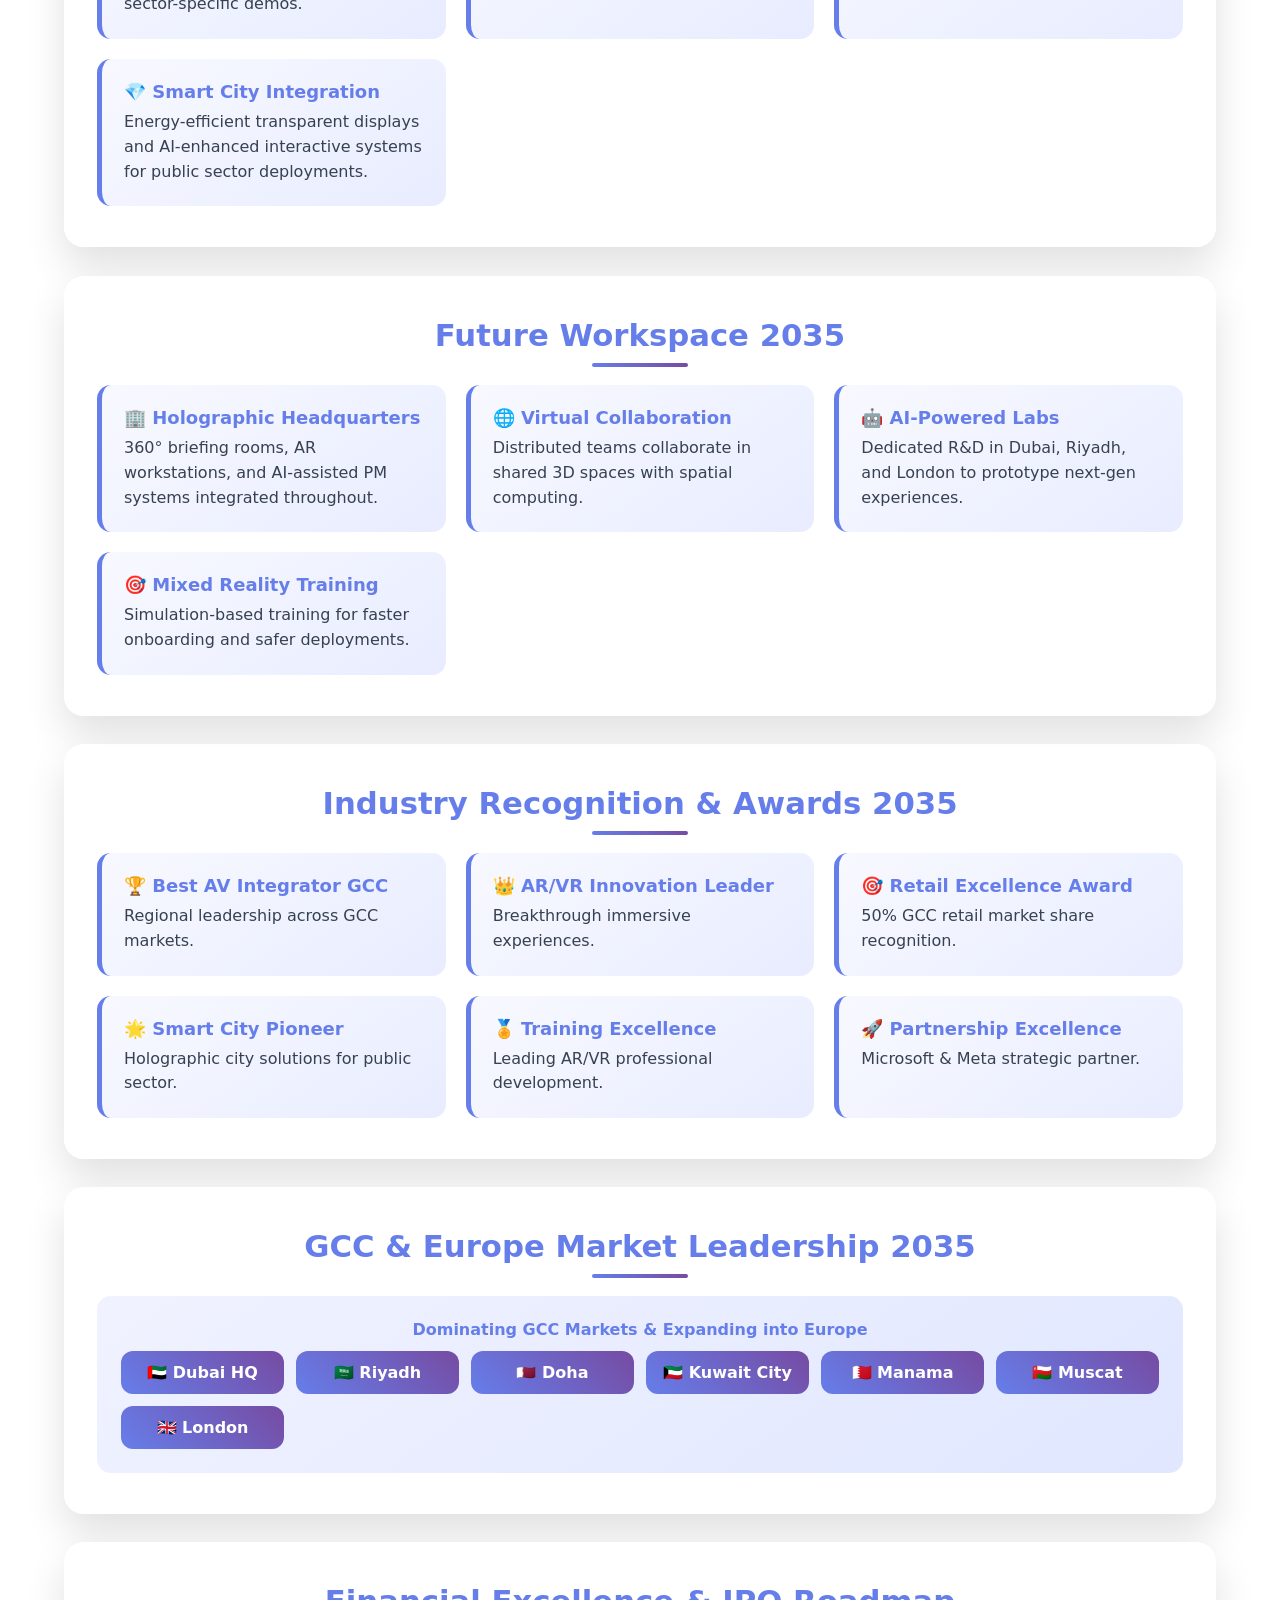
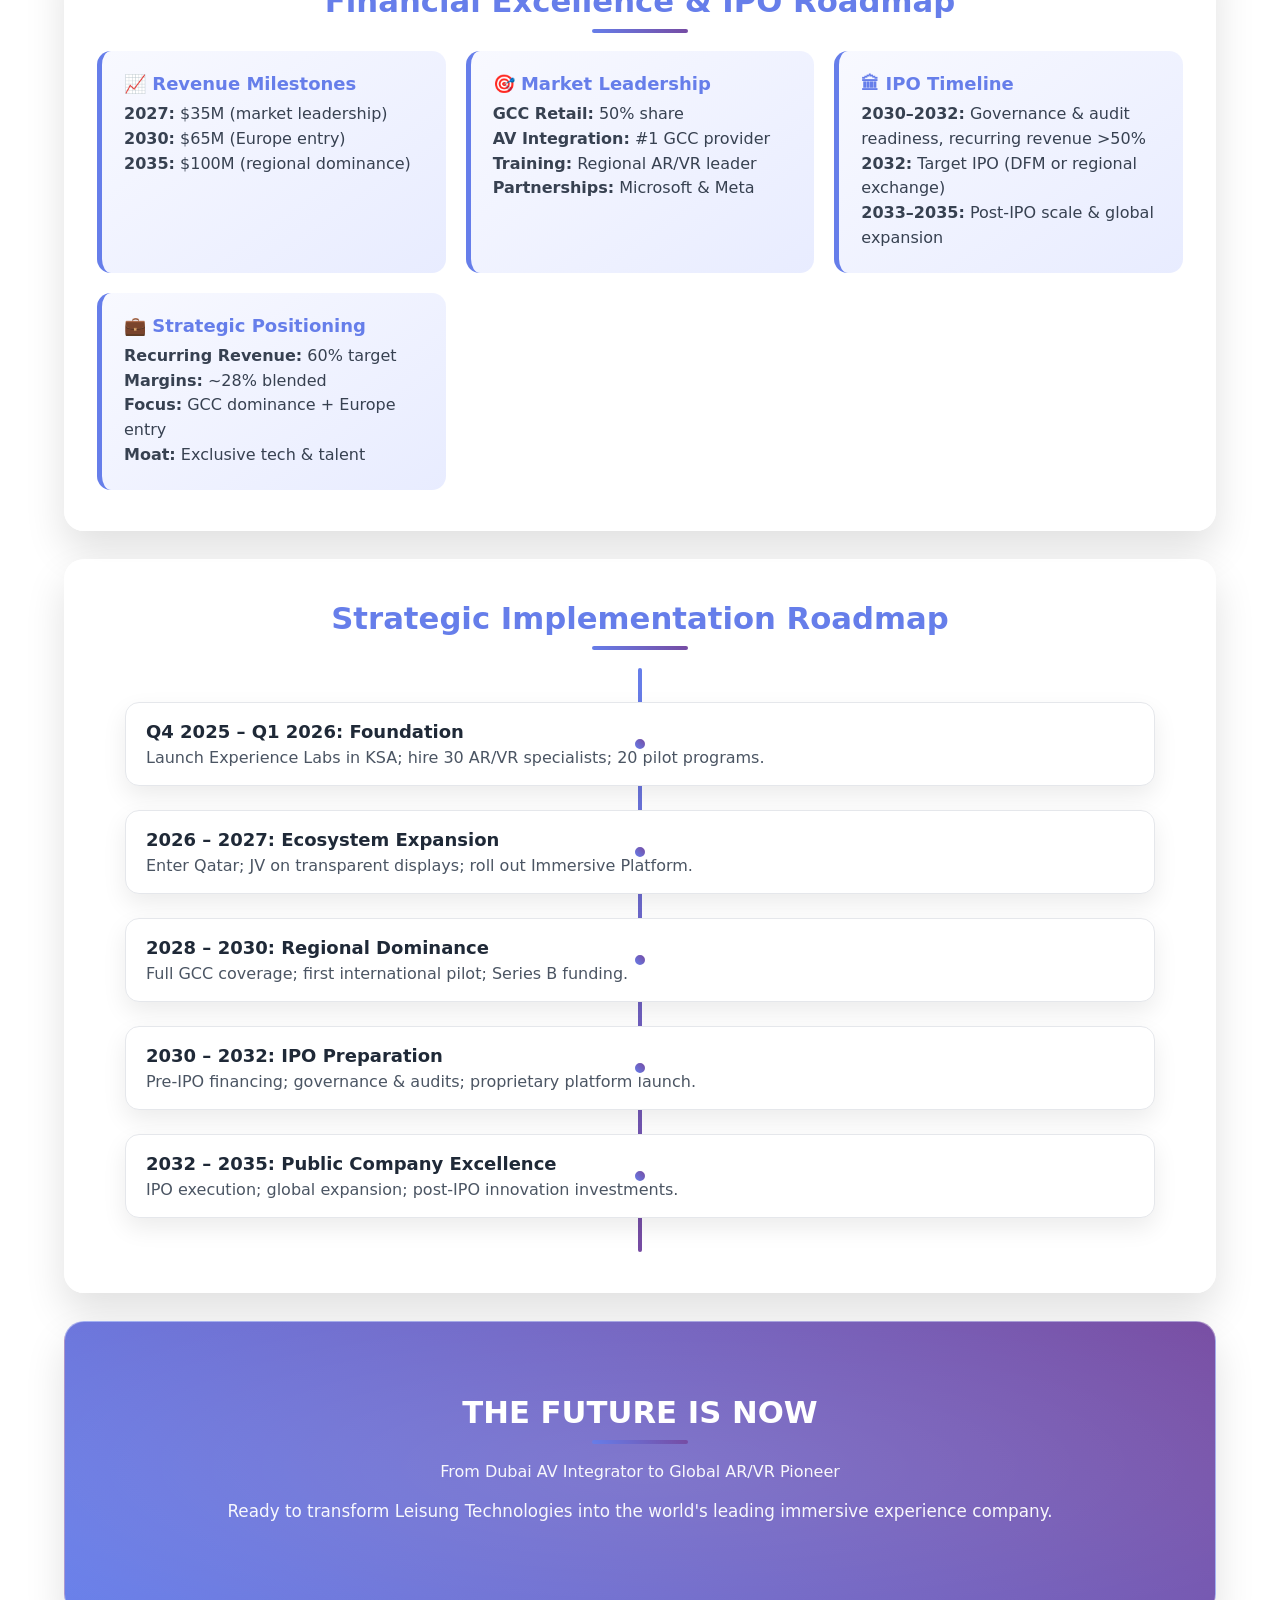
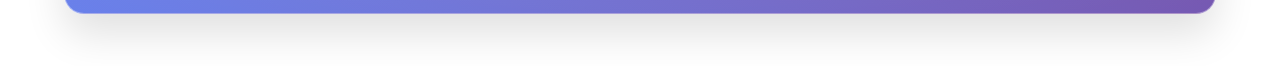
==== commit 47a146a1: "Update index.html" ====
--- a/index.html
+++ b/index.html
@@ -275,7 +275,7 @@
       <div class="grid">
         <div class="card">
           <h3>📈 Revenue Milestones</h3>
-          <p><strong>2025:</strong> $12M (GCC expansion)<br>
+          <p>
              <strong>2027:</strong> $35M (market leadership)<br>
              <strong>2030:</strong> $65M (Europe entry)<br>
              <strong>2035:</strong> $100M (regional dominance)</p>
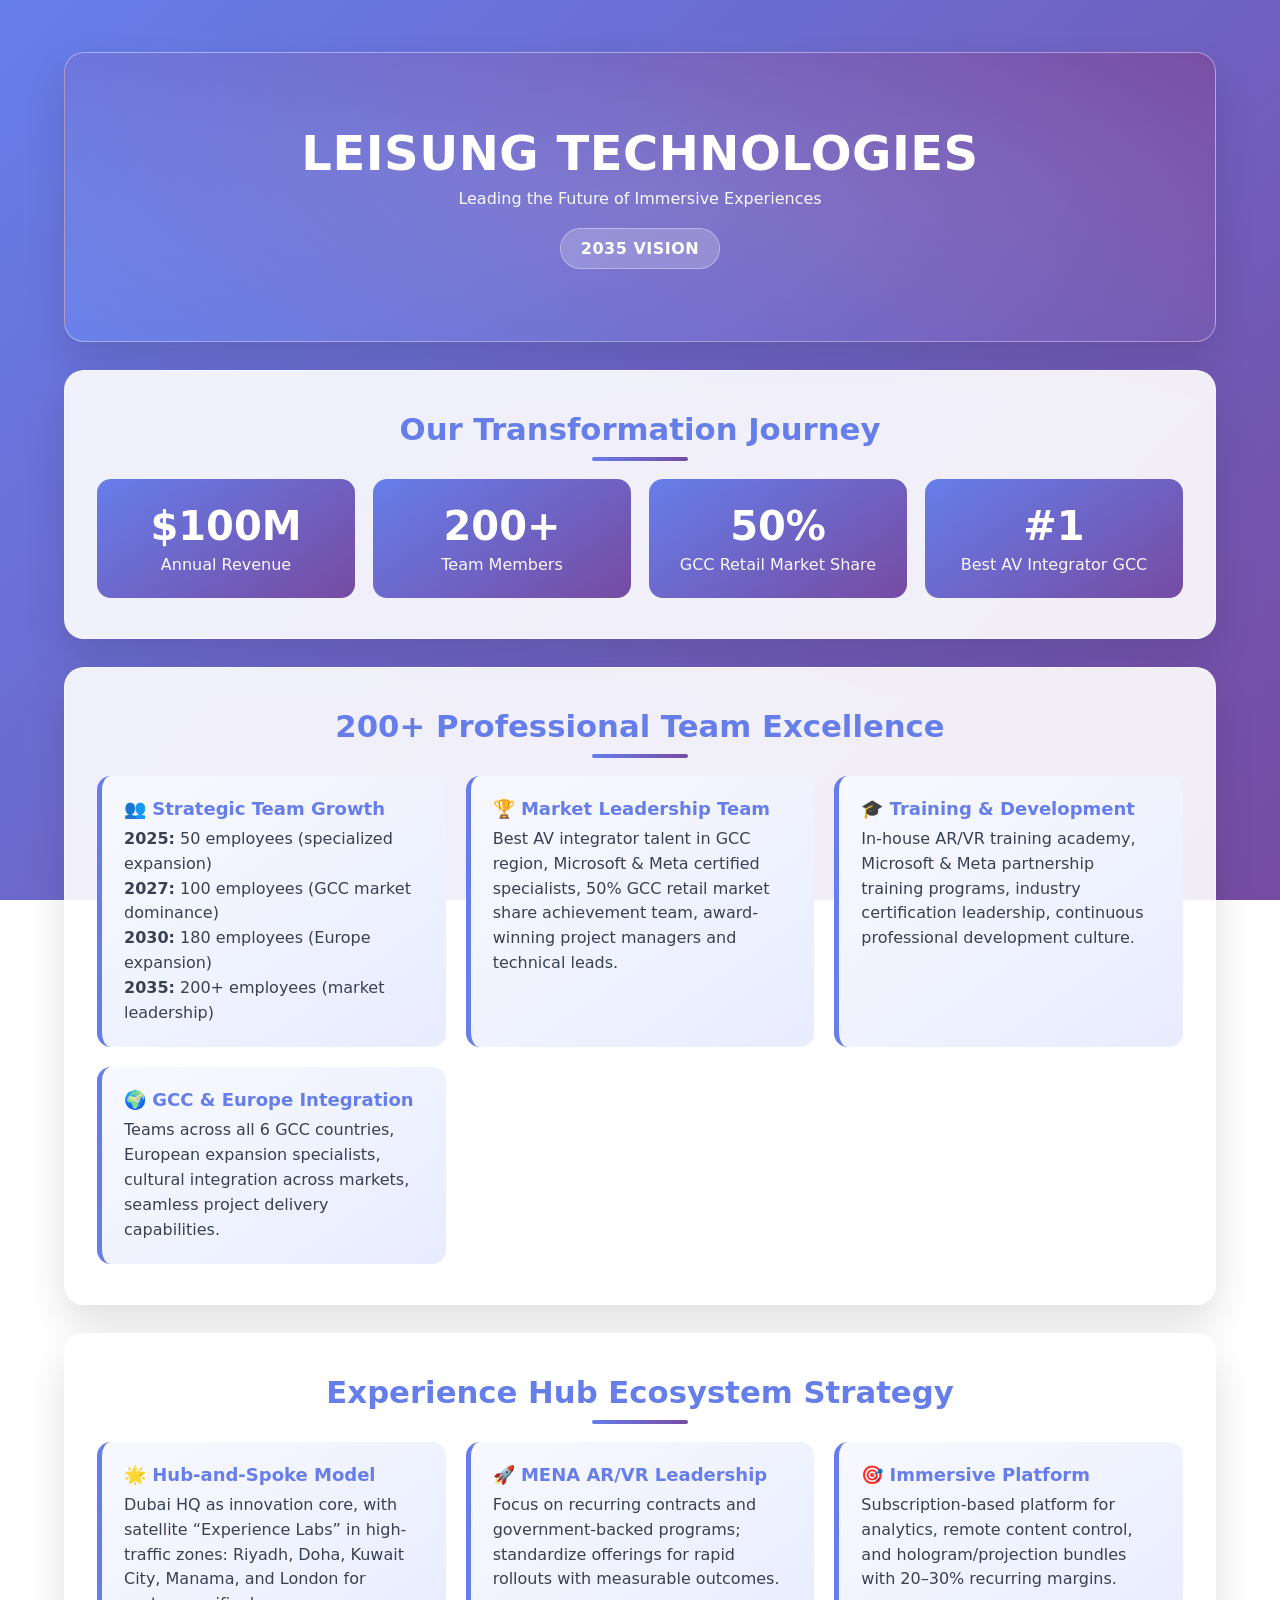
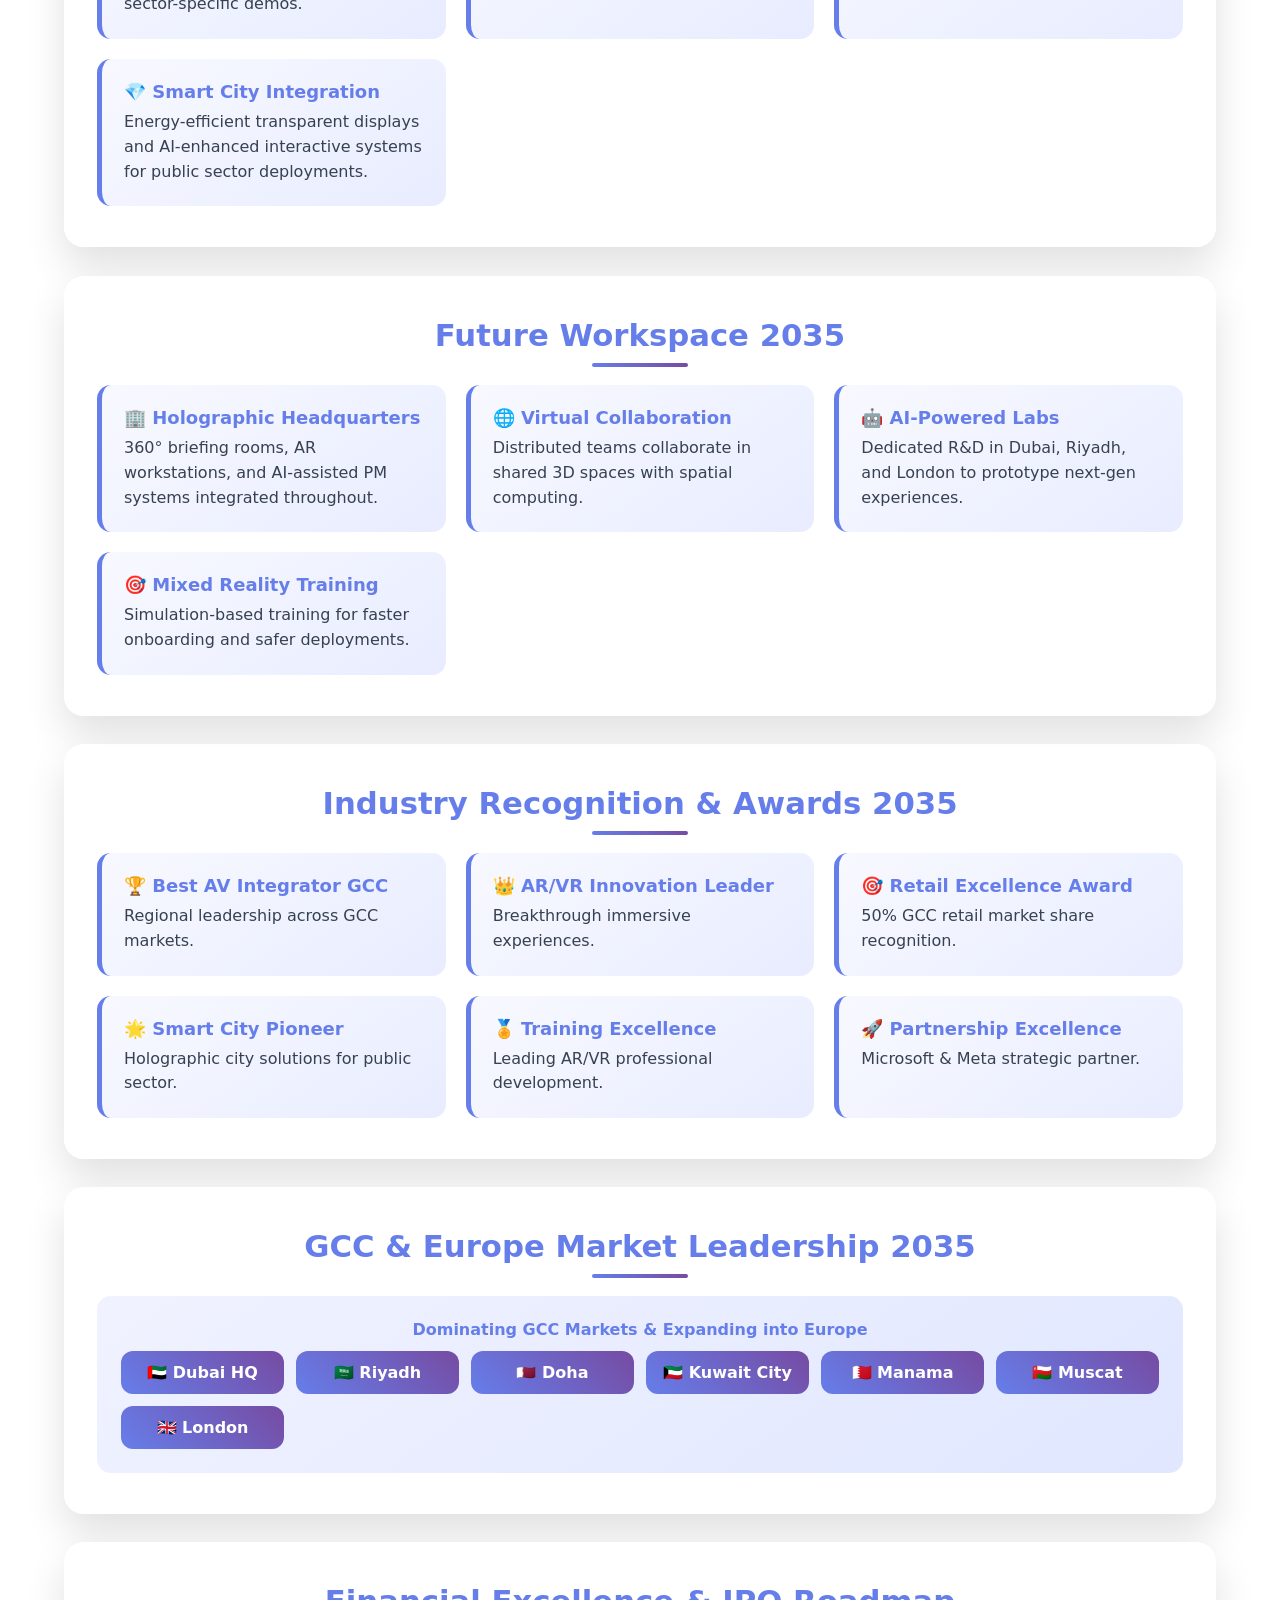
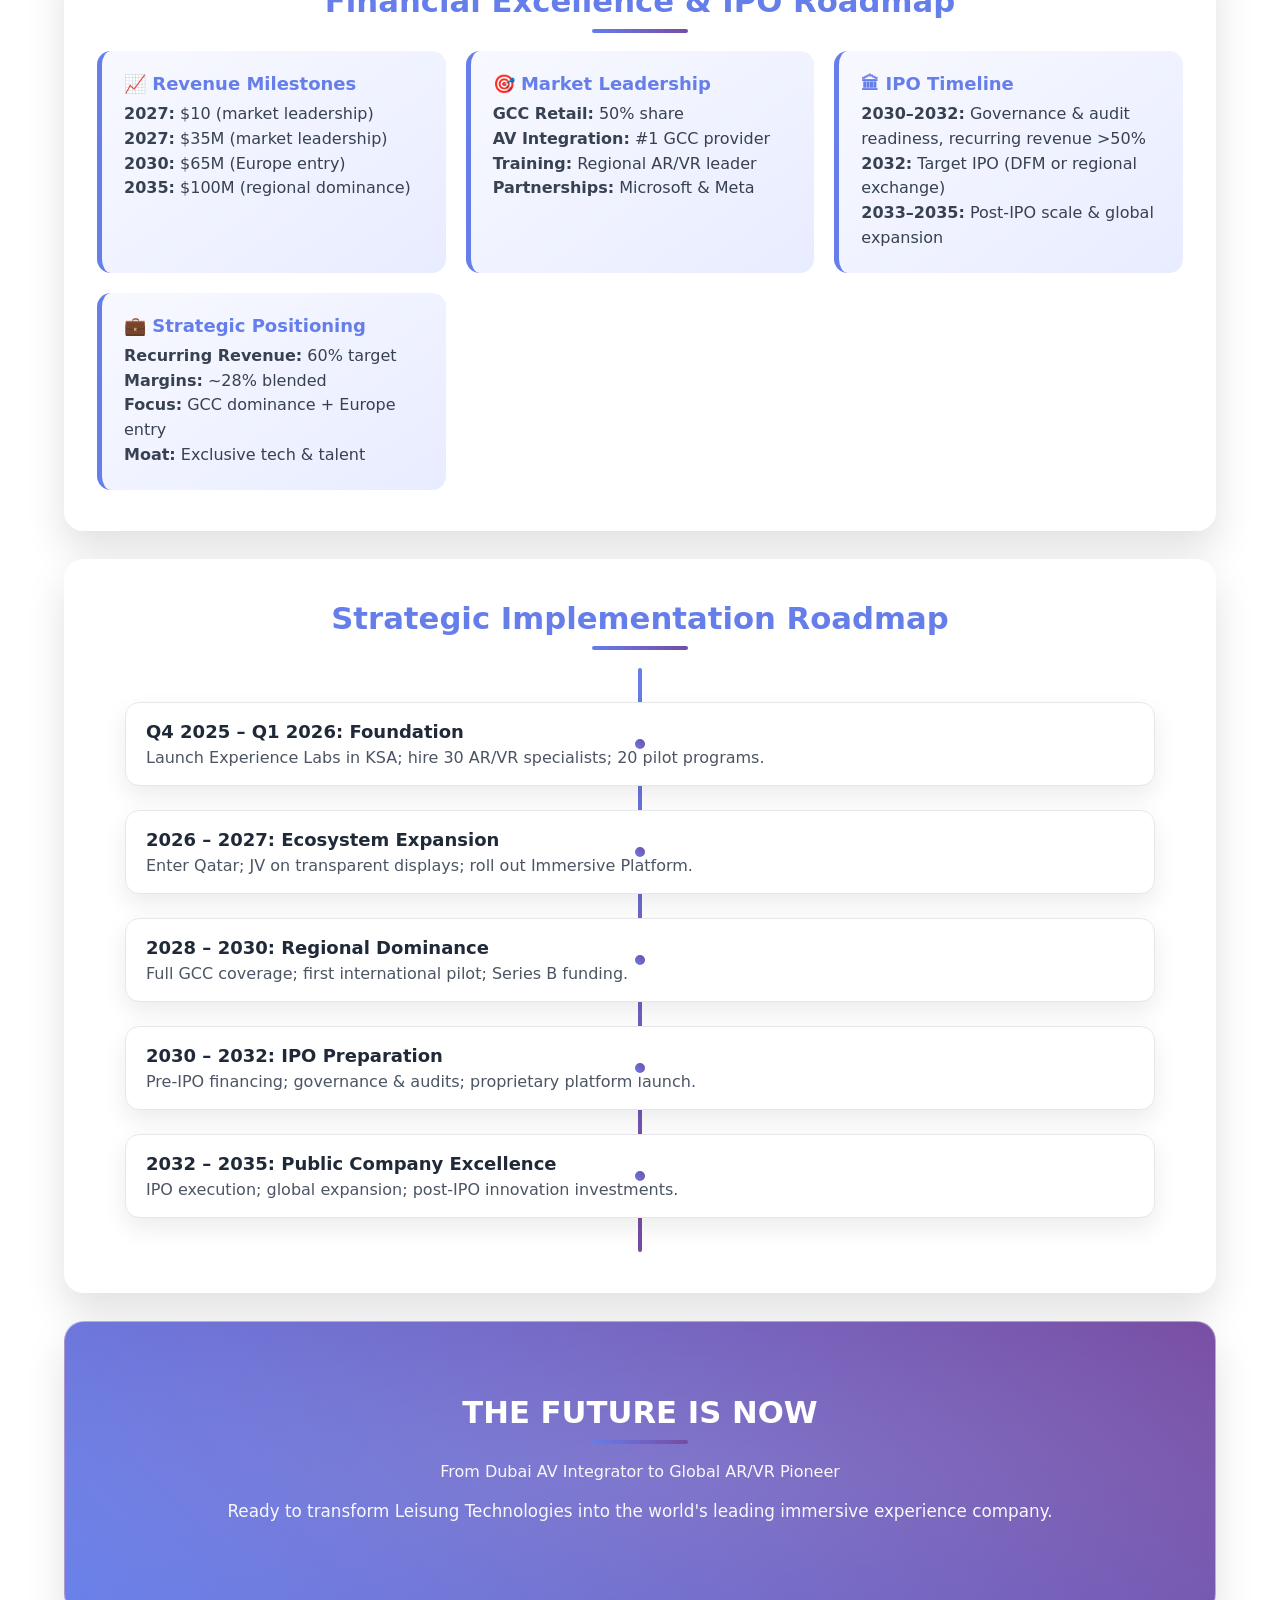
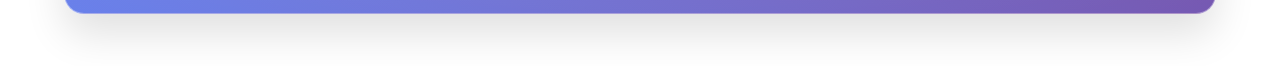
==== commit da0e5417: "Update index.html" ====
--- a/index.html
+++ b/index.html
@@ -275,7 +275,7 @@
       <div class="grid">
         <div class="card">
           <h3>📈 Revenue Milestones</h3>
-          <p>
+          <p><strong>2027:</strong> $10 (market leadership)<br>
              <strong>2027:</strong> $35M (market leadership)<br>
              <strong>2030:</strong> $65M (Europe entry)<br>
              <strong>2035:</strong> $100M (regional dominance)</p>
